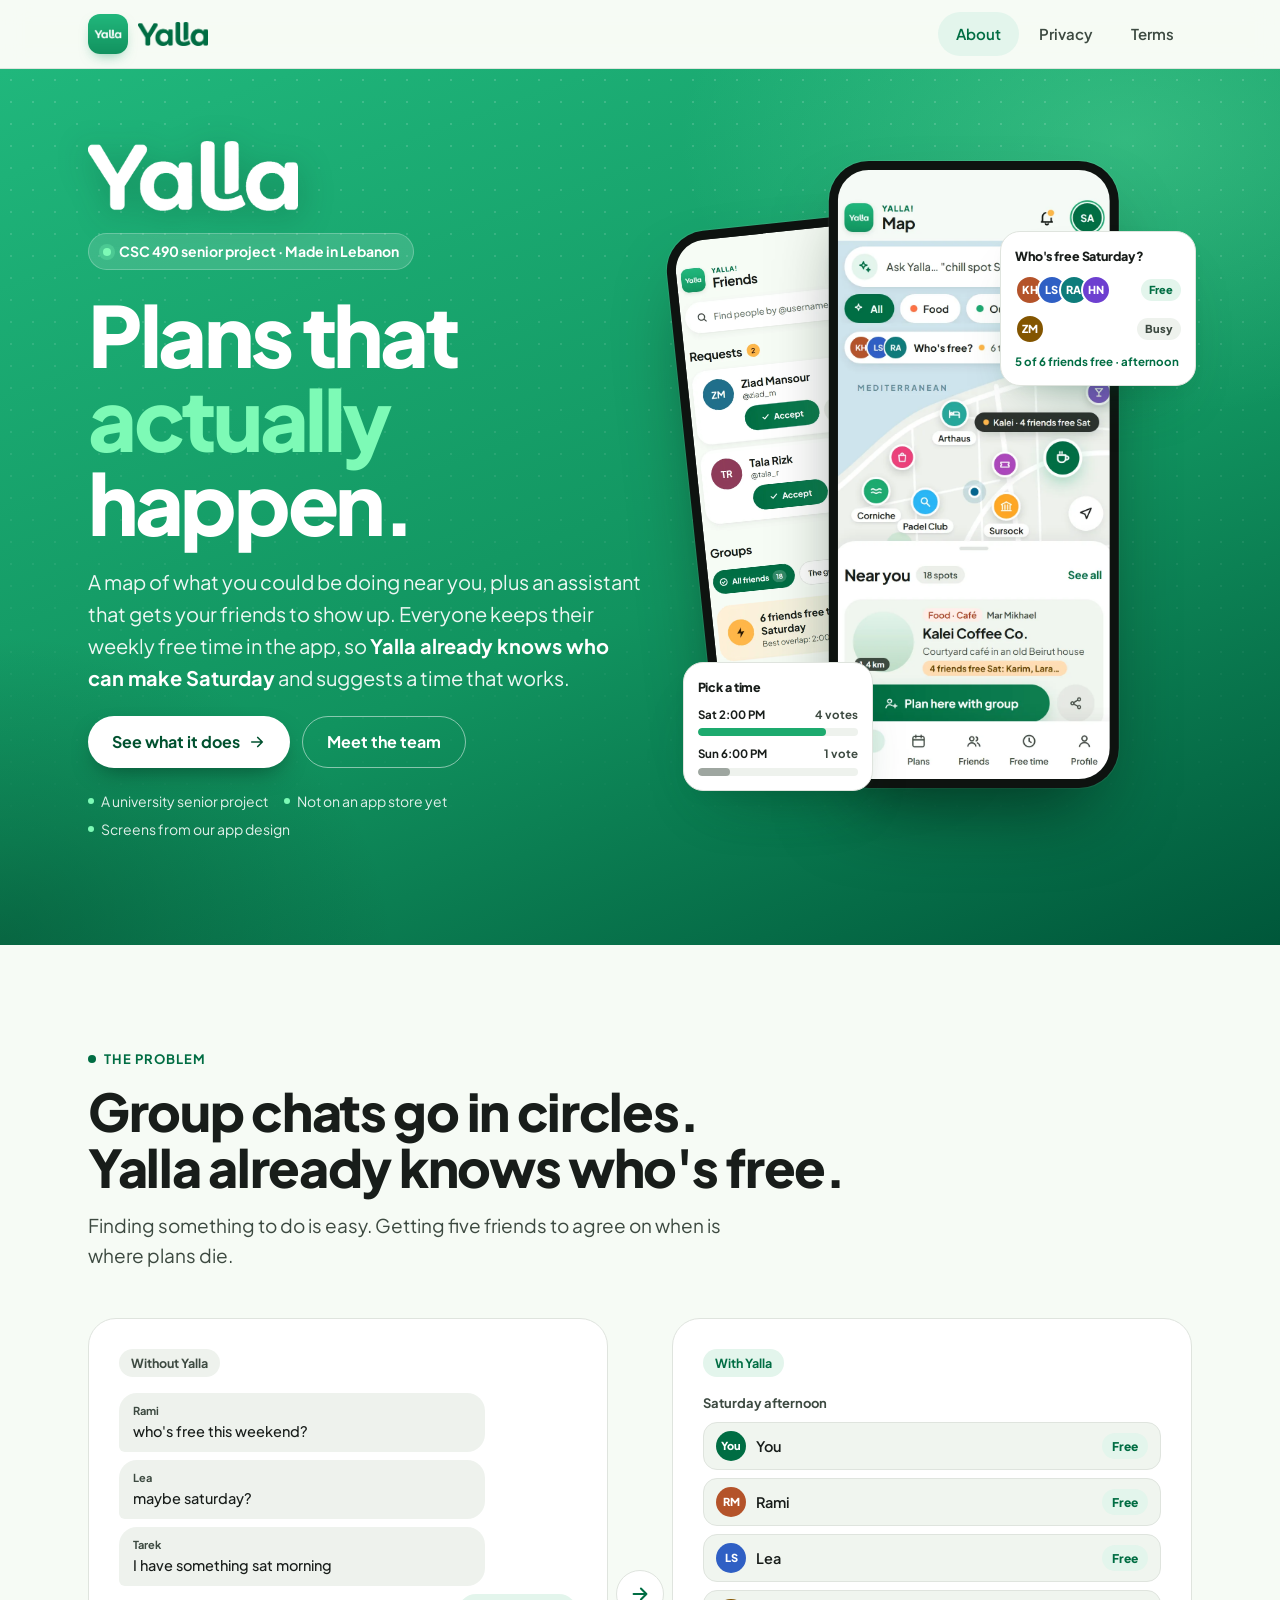
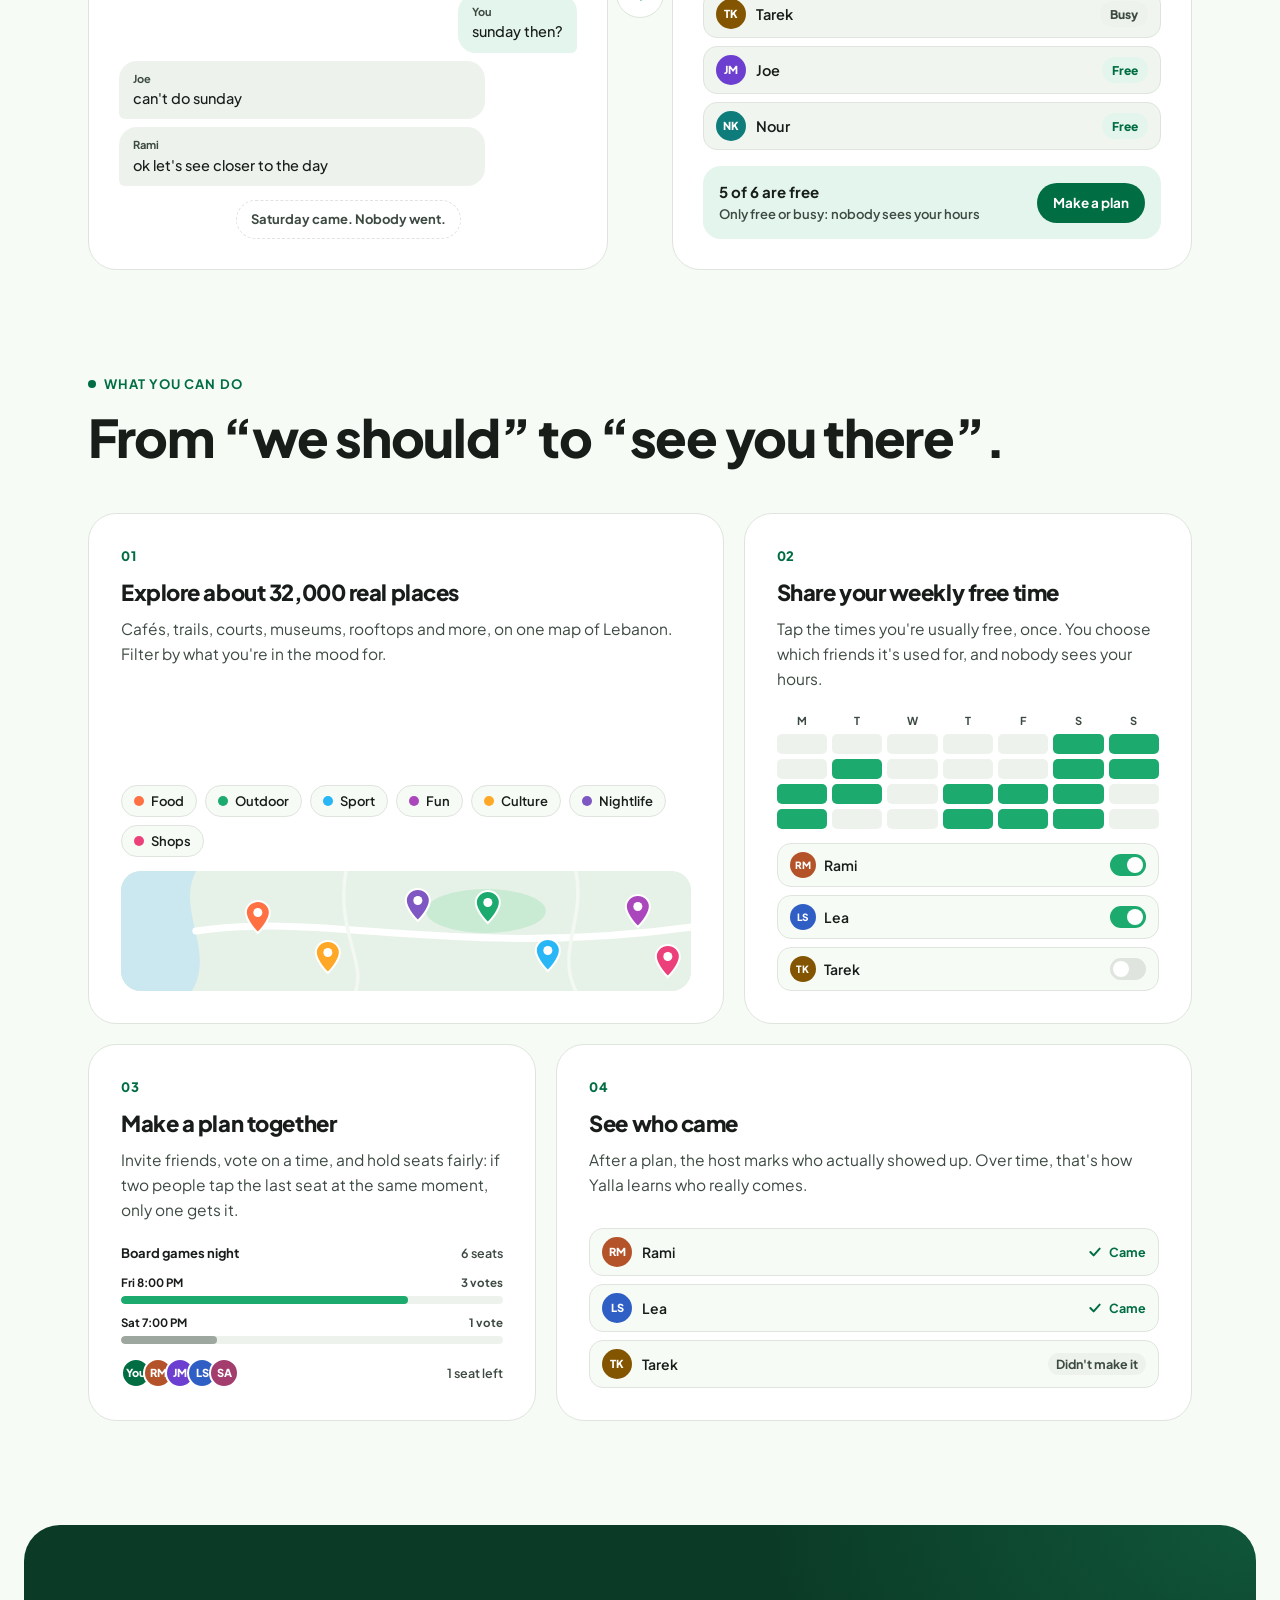
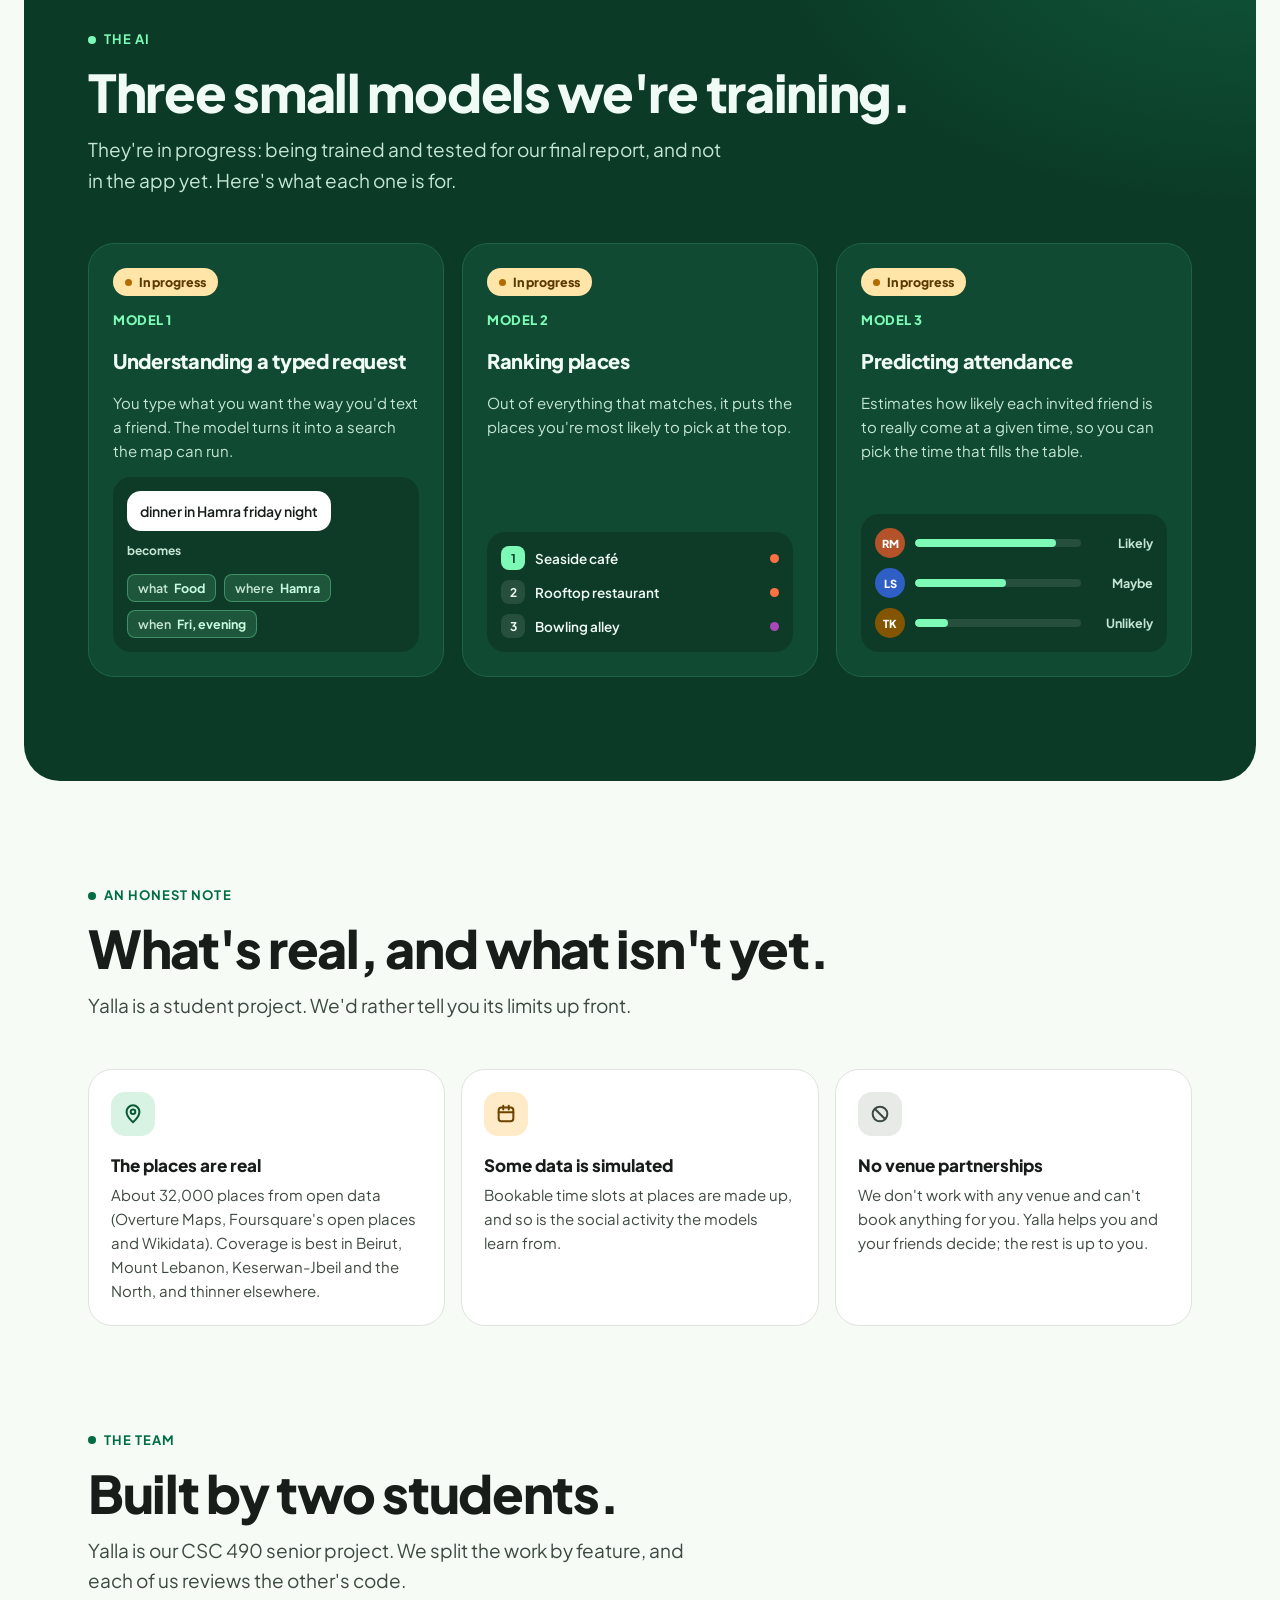
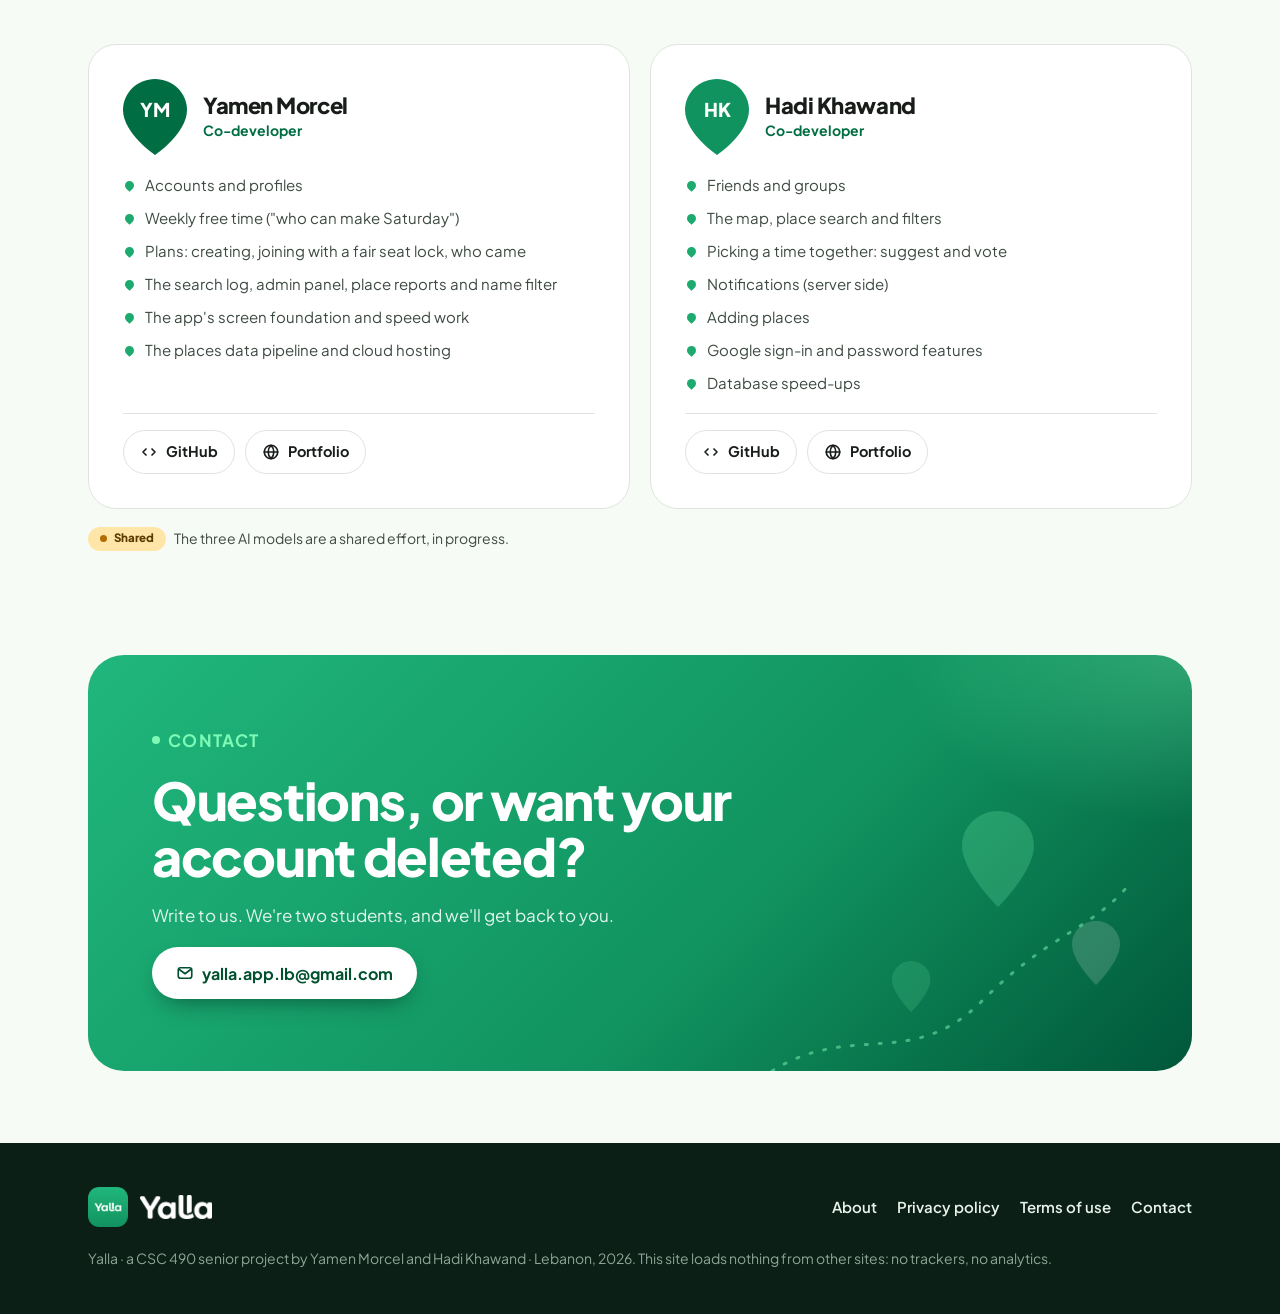
==== index.html @ 11d92ff2 "Yalla website: About, Privacy policy, Terms of use Co-Authored-By: Claude Opus 5.5 <noreply@anthropi" ====
<!doctype html>
<html lang="en">
<head>
  <meta charset="utf-8">
  <meta name="viewport" content="width=device-width, initial-scale=1">
  <title>Yalla: plans that actually happen</title>
  <meta name="description" content="Yalla is a map of what you could be doing near you in Lebanon, plus an assistant that gets your friends to show up. A CSC 490 senior project by Yamen Morcel and Hadi Khawand.">
  <meta name="theme-color" content="#11935F">
  <meta property="og:title" content="Yalla: plans that actually happen">
  <meta property="og:description" content="A map of what you could be doing near you, and an assistant that gets your friends to show up.">
  <meta property="og:image" content="https://yalla-app-lb.github.io/img/share.png">
  <meta property="og:type" content="website">
  <link rel="icon" type="image/png" href="img/favicon.png">
  <link rel="apple-touch-icon" href="img/apple-touch-icon.png">
  <link rel="preload" href="fonts/plus-jakarta-sans.woff2" as="font" type="font/woff2" crossorigin>
  <link rel="stylesheet" href="style.css">
</head>
<body>
  <header class="top">
    <div class="wrap">
      <a class="brand" href="./" aria-label="Yalla home">
        <img src="img/icon-192.png" alt="" width="40" height="40">
        <picture class="wordmark">
          <source srcset="img/wordmark-mint.png" media="(prefers-color-scheme: dark)">
          <img src="img/wordmark-green.png" alt="" width="70" height="23">
        </picture>
      </a>
      <nav aria-label="Pages">
        <a href="./" aria-current="page">About</a>
        <a href="privacy.html">Privacy</a>
        <a href="terms.html">Terms</a>
      </nav>
    </div>
  </header>

  <main class="about">
    <!-- hero -->
    <section class="hero">
      <div class="wrap">
        <div class="hero-copy">
          <img class="hero-logo" src="img/wordmark.png" alt="Yalla" width="600" height="201">
          <span class="chip"><i></i>CSC 490 senior project · Made in Lebanon</span>
          <h1 class="display">Plans that <em>actually</em> happen.</h1>
          <p class="lede">A map of what you could be doing near you, plus an assistant that gets your friends to show
            up. Everyone keeps their weekly free time in the app, so <b>Yalla already knows who can make Saturday</b>
            and suggests a time that works.</p>
          <div class="cta">
            <a class="btn btn-white" href="#how">See what it does
              <svg class="i" width="18" height="18" viewBox="0 0 24 24" aria-hidden="true"><path d="M5 12h14M13 6l6 6-6 6"/></svg></a>
            <a class="btn btn-ghost" href="#team">Meet the team</a>
          </div>
          <p class="fine"><span><i></i>A university senior project</span><span><i></i>Not on an app store yet</span><span><i></i>Screens from our app design</span></p>
        </div>

        <div class="art">
          <div class="phone back"><img src="img/screens/friends.webp" alt="The Friends screen of the Yalla app: friend requests, groups, and 6 friends free this Saturday." width="390" height="844"></div>
          <div class="phone front"><img src="img/screens/map.webp" alt="The Map screen of the Yalla app: coloured place pins around Beirut, category filters, and a nearby café." width="390" height="844"></div>
          <div class="float f1 bob" aria-hidden="true">
            <p class="f-t">Who's free Saturday?</p>
            <div class="fr"><span class="stack"><span class="av a1">KH</span><span class="av a2">LS</span><span class="av a3">RA</span><span class="av a4">HN</span></span><span class="yes">Free</span></div>
            <div class="fr"><span class="stack"><span class="av a6">ZM</span></span><span class="no">Busy</span></div>
            <p class="f-s">5 of 6 friends free · afternoon</p>
          </div>
          <div class="float f2 bob2" aria-hidden="true">
            <p class="f-t">Pick a time</p>
            <div class="vote"><div class="vote-l"><span>Sat 2:00 PM</span><span>4 votes</span></div><div class="bar"><b style="width:80%"></b></div></div>
            <div class="vote"><div class="vote-l"><span>Sun 6:00 PM</span><span>1 vote</span></div><div class="bar lo"><b style="width:20%"></b></div></div>
          </div>
        </div>
      </div>
    </section>

    <!-- the problem -->
    <section class="sec" id="problem">
      <div class="wrap">
        <div class="sec-head">
          <p class="eyebrow"><span class="dot"></span>The problem</p>
          <h2 class="h2">Group chats go in circles.<br>Yalla already knows who's free.</h2>
          <p class="sub">Finding something to do is easy. Getting five friends to agree on when is where plans die.</p>
        </div>
        <div class="duo">
          <div class="panel">
            <span class="tag">Without Yalla</span>
            <div class="chat" role="img" aria-label="A group chat where friends keep asking who is free and never decide.">
              <div class="bub"><small>Rami</small>who's free this weekend?</div>
              <div class="bub"><small>Lea</small>maybe saturday?</div>
              <div class="bub"><small>Tarek</small>I have something sat morning</div>
              <div class="bub me"><small>You</small>sunday then?</div>
              <div class="bub"><small>Joe</small>can't do sunday</div>
              <div class="bub"><small>Rami</small>ok let's see closer to the day</div>
              <span class="sys">Saturday came. Nobody went.</span>
            </div>
          </div>
          <div class="vs" aria-hidden="true"><span><svg class="i" width="22" height="22" viewBox="0 0 24 24"><path d="M5 12h14M13 6l6 6-6 6"/></svg></span></div>
          <div class="panel">
            <span class="tag g">With Yalla</span>
            <div class="who" role="img" aria-label="For Saturday afternoon, Yalla shows that five of six friends are free and one is busy. It doesn't show anyone's hours.">
              <p class="who-h">Saturday afternoon</p>
              <div class="who-r"><span class="av a7">You</span>You<span class="yes">Free</span></div>
              <div class="who-r"><span class="av a1">RM</span>Rami<span class="yes">Free</span></div>
              <div class="who-r"><span class="av a2">LS</span>Lea<span class="yes">Free</span></div>
              <div class="who-r"><span class="av a6">TK</span>Tarek<span class="no">Busy</span></div>
              <div class="who-r"><span class="av a4">JM</span>Joe<span class="yes">Free</span></div>
              <div class="who-r"><span class="av a3">NK</span>Nour<span class="yes">Free</span></div>
            </div>
            <div class="verdict">
              <p>5 of 6 are free<span>Only free or busy: nobody sees your hours</span></p>
              <span class="fake-btn" aria-hidden="true">Make a plan</span>
            </div>
          </div>
        </div>
      </div>
    </section>

    <!-- features, with the app's screens -->
    <section class="sec flush" id="how">
      <div class="wrap">
        <div class="sec-head">
          <p class="eyebrow"><span class="dot"></span>What you can do</p>
          <h2 class="h2">From &ldquo;we should&rdquo; to &ldquo;see you there&rdquo;.</h2>
        </div>
        <div class="bento">
          <article class="card s7">
            <span class="num">01</span>
            <h3>Explore about 32,000 real places</h3>
            <p>Cafés, trails, courts, museums, rooftops and more, on one map of Lebanon. Filter by what you're in the mood for.</p>
            <div class="viz">
            <div class="chips" aria-label="Map categories">
              <span class="chip2"><i style="background:#FF7043"></i>Food</span>
              <span class="chip2"><i style="background:#1DAA6E"></i>Outdoor</span>
              <span class="chip2"><i style="background:#29B6F6"></i>Sport</span>
              <span class="chip2"><i style="background:#AB47BC"></i>Fun</span>
              <span class="chip2"><i style="background:#FFA726"></i>Culture</span>
              <span class="chip2"><i style="background:#7E57C2"></i>Nightlife</span>
              <span class="chip2"><i style="background:#EC407A"></i>Shops</span>
            </div>
            <div class="strip" aria-hidden="true">
              <svg viewBox="0 0 600 120" preserveAspectRatio="xMidYMid slice">
                <rect class="m-land" x="0" y="0" width="600" height="120"/>
                <path class="m-sea" d="M0 0 H90 C70 40 110 80 86 120 H0 Z"/>
                <ellipse class="m-park" cx="380" cy="40" rx="60" ry="22"/>
                <path class="m-road" d="M90 60 C220 40 360 90 600 54"/>
                <path class="m-road2" d="M240 0 C230 60 260 90 250 120"/>
                <path class="m-road2" d="M470 0 C480 50 450 80 470 120"/>
                <g transform="translate(140 30)"><path class="pin-b c-food" d="M12 0C5.4 0 0 5.2 0 11.6 0 20.3 12 32 12 32s12-11.7 12-20.4C24 5.2 18.6 0 12 0z"/><circle class="pin-c" cx="12" cy="11.5" r="4.5"/></g>
                <g transform="translate(210 70)"><path class="pin-b c-cul" d="M12 0C5.4 0 0 5.2 0 11.6 0 20.3 12 32 12 32s12-11.7 12-20.4C24 5.2 18.6 0 12 0z"/><circle class="pin-c" cx="12" cy="11.5" r="4.5"/></g>
                <g transform="translate(300 18)"><path class="pin-b c-night" d="M12 0C5.4 0 0 5.2 0 11.6 0 20.3 12 32 12 32s12-11.7 12-20.4C24 5.2 18.6 0 12 0z"/><circle class="pin-c" cx="12" cy="11.5" r="4.5"/></g>
                <g transform="translate(370 20)"><path class="pin-b c-out" d="M12 0C5.4 0 0 5.2 0 11.6 0 20.3 12 32 12 32s12-11.7 12-20.4C24 5.2 18.6 0 12 0z"/><circle class="pin-c" cx="12" cy="11.5" r="4.5"/></g>
                <g transform="translate(430 68)"><path class="pin-b c-sport" d="M12 0C5.4 0 0 5.2 0 11.6 0 20.3 12 32 12 32s12-11.7 12-20.4C24 5.2 18.6 0 12 0z"/><circle class="pin-c" cx="12" cy="11.5" r="4.5"/></g>
                <g transform="translate(520 24)"><path class="pin-b c-fun" d="M12 0C5.4 0 0 5.2 0 11.6 0 20.3 12 32 12 32s12-11.7 12-20.4C24 5.2 18.6 0 12 0z"/><circle class="pin-c" cx="12" cy="11.5" r="4.5"/></g>
                <g transform="translate(550 74)"><path class="pin-b c-shop" d="M12 0C5.4 0 0 5.2 0 11.6 0 20.3 12 32 12 32s12-11.7 12-20.4C24 5.2 18.6 0 12 0z"/><circle class="pin-c" cx="12" cy="11.5" r="4.5"/></g>
              </svg>
            </div>
            </div>
          </article>

          <article class="card s5">
            <span class="num">02</span>
            <h3>Share your weekly free time</h3>
            <p>Tap the times you're usually free, once. You choose which friends it's used for, and nobody sees your hours.</p>
            <div class="viz" aria-hidden="true">
              <div class="week">
                <span class="wd">M</span><span class="wd">T</span><span class="wd">W</span><span class="wd">T</span><span class="wd">F</span><span class="wd">S</span><span class="wd">S</span>
                <span class="wc"></span><span class="wc"></span><span class="wc"></span><span class="wc"></span><span class="wc"></span><span class="wc f"></span><span class="wc f"></span>
                <span class="wc"></span><span class="wc f"></span><span class="wc"></span><span class="wc"></span><span class="wc"></span><span class="wc f"></span><span class="wc f"></span>
                <span class="wc f"></span><span class="wc f"></span><span class="wc"></span><span class="wc f"></span><span class="wc f"></span><span class="wc f"></span><span class="wc"></span>
                <span class="wc f"></span><span class="wc"></span><span class="wc"></span><span class="wc f"></span><span class="wc f"></span><span class="wc f"></span><span class="wc"></span>
              </div>
              <div class="share">
                <div class="tog"><span class="row"><span class="av a1">RM</span>Rami</span><span class="sw"></span></div>
                <div class="tog"><span class="row"><span class="av a2">LS</span>Lea</span><span class="sw"></span></div>
                <div class="tog"><span class="row"><span class="av a6">TK</span>Tarek</span><span class="sw off"></span></div>
              </div>
            </div>
          </article>

          <article class="card s5">
            <span class="num">03</span>
            <h3>Make a plan together</h3>
            <p>Invite friends, vote on a time, and hold seats fairly: if two people tap the last seat at the same moment, only one gets it.</p>
            <div class="viz mini" aria-hidden="true">
              <div class="mini-h">Board games night<span>6 seats</span></div>
              <div class="vote"><div class="vote-l"><span>Fri 8:00 PM</span><span>3 votes</span></div><div class="bar"><b style="width:75%"></b></div></div>
              <div class="vote"><div class="vote-l"><span>Sat 7:00 PM</span><span>1 vote</span></div><div class="bar lo"><b style="width:25%"></b></div></div>
              <div class="row spread">
                <div class="stack"><span class="av a7">You</span><span class="av a1">RM</span><span class="av a4">JM</span><span class="av a2">LS</span><span class="av a5">SA</span></div>
                <span class="seats-left">1 seat left</span>
              </div>
            </div>
          </article>

          <article class="card s7">
            <span class="num">04</span>
            <h3>See who came</h3>
            <p>After a plan, the host marks who actually showed up. Over time, that's how Yalla learns who really comes.</p>
            <div class="viz came" aria-hidden="true">
              <div class="cr"><span class="av a1">RM</span>Rami<span class="st"><svg class="i" width="16" height="16" viewBox="0 0 24 24" style="stroke-width:3"><path d="M5 12l5 5 9-10"/></svg>Came</span></div>
              <div class="cr"><span class="av a2">LS</span>Lea<span class="st"><svg class="i" width="16" height="16" viewBox="0 0 24 24" style="stroke-width:3"><path d="M5 12l5 5 9-10"/></svg>Came</span></div>
              <div class="cr"><span class="av a6">TK</span>Tarek<span class="st no">Didn't make it</span></div>
            </div>
          </article>
        </div>
      </div>
    </section>

    <!-- the AI -->
    <section class="band" id="ai">
      <div class="wrap">
        <div class="sec-head">
          <p class="eyebrow"><span class="dot"></span>The AI</p>
          <h2 class="h2">Three small models we're training.</h2>
          <p class="sub">They're in progress: being trained and tested for our final report, and not in the app yet. Here's what each one is for.</p>
        </div>
        <div class="ai-grid">
          <article class="ai">
            <span class="wip">In progress</span>
            <span class="num">MODEL 1</span>
            <h3>Understanding a typed request</h3>
            <p>You type what you want the way you'd text a friend. The model turns it into a search the map can run.</p>
            <div class="ai-viz" aria-hidden="true">
              <span class="q">dinner in Hamra friday night</span>
              <span class="arrow">becomes</span>
              <div class="chips"><span class="slot"><em>what</em> Food</span><span class="slot"><em>where</em> Hamra</span><span class="slot"><em>when</em> Fri, evening</span></div>
            </div>
          </article>
          <article class="ai">
            <span class="wip">In progress</span>
            <span class="num">MODEL 2</span>
            <h3>Ranking places</h3>
            <p>Out of everything that matches, it puts the places you're most likely to pick at the top.</p>
            <div class="ai-viz" aria-hidden="true">
              <div class="rk"><b>1</b>Seaside café<i style="background:#FF7043"></i></div>
              <div class="rk"><b>2</b>Rooftop restaurant<i style="background:#FF7043"></i></div>
              <div class="rk"><b>3</b>Bowling alley<i style="background:#AB47BC"></i></div>
            </div>
          </article>
          <article class="ai">
            <span class="wip">In progress</span>
            <span class="num">MODEL 3</span>
            <h3>Predicting attendance</h3>
            <p>Estimates how likely each invited friend is to really come at a given time, so you can pick the time that fills the table.</p>
            <div class="ai-viz" aria-hidden="true">
              <div class="pr"><span class="av a1">RM</span><div class="bar"><b style="width:85%"></b></div><span class="lbl">Likely</span></div>
              <div class="pr"><span class="av a2">LS</span><div class="bar"><b style="width:55%"></b></div><span class="lbl">Maybe</span></div>
              <div class="pr"><span class="av a6">TK</span><div class="bar"><b style="width:20%"></b></div><span class="lbl">Unlikely</span></div>
            </div>
          </article>
        </div>
      </div>
    </section>

    <!-- honest note -->
    <section class="sec" id="honest">
      <div class="wrap">
        <div class="sec-head">
          <p class="eyebrow"><span class="dot"></span>An honest note</p>
          <h2 class="h2">What's real, and what isn't yet.</h2>
          <p class="sub">Yalla is a student project. We'd rather tell you its limits up front.</p>
        </div>
        <div class="honest">
          <div class="hn">
            <span class="hn-i r" aria-hidden="true"><svg class="i" width="22" height="22" viewBox="0 0 24 24"><path d="M12 21s-7-6.4-7-11.5A7 7 0 0 1 19 9.5C19 14.6 12 21 12 21z"/><circle cx="12" cy="9.5" r="2.5"/></svg></span>
            <div><h3>The places are real</h3><p>About 32,000 places from open data (Overture Maps, Foursquare's open places and Wikidata). Coverage is best in Beirut, Mount Lebanon, Keserwan-Jbeil and the North, and thinner elsewhere.</p></div>
          </div>
          <div class="hn">
            <span class="hn-i s" aria-hidden="true"><svg class="i" width="22" height="22" viewBox="0 0 24 24"><rect x="4" y="5" width="16" height="15" rx="3"/><path d="M4 10h16M9 3v4M15 3v4"/></svg></span>
            <div><h3>Some data is simulated</h3><p>Bookable time slots at places are made up, and so is the social activity the models learn from.</p></div>
          </div>
          <div class="hn">
            <span class="hn-i n" aria-hidden="true"><svg class="i" width="22" height="22" viewBox="0 0 24 24"><circle cx="12" cy="12" r="8"/><path d="M6.5 6.5l11 11"/></svg></span>
            <div><h3>No venue partnerships</h3><p>We don't work with any venue and can't book anything for you. Yalla helps you and your friends decide; the rest is up to you.</p></div>
          </div>
        </div>
      </div>
    </section>

    <!-- team -->
    <section class="sec flush" id="team">
      <div class="wrap">
        <div class="sec-head">
          <p class="eyebrow"><span class="dot"></span>The team</p>
          <h2 class="h2">Built by two students.</h2>
          <p class="sub">Yalla is our CSC 490 senior project. We split the work by feature, and each of us reviews the other's code.</p>
        </div>
        <div class="team">
          <article class="person">
            <div class="p-head">
              <div class="p-av" aria-hidden="true"><svg viewBox="0 0 64 76"><path d="M32 0C14.3 0 0 13.9 0 31 0 54.3 32 76 32 76s32-21.7 32-45C64 13.9 49.7 0 32 0z" fill="#006D43"/></svg><span>YM</span></div>
              <div><h3 class="p-name">Yamen Morcel</h3><p class="p-role">Co-developer</p></div>
            </div>
            <ul class="built">
              <li>Accounts and profiles</li>
              <li>Weekly free time ("who can make Saturday")</li>
              <li>Plans: creating, joining with a fair seat lock, who came</li>
              <li>The search log, admin panel, place reports and name filter</li>
              <li>The app's screen foundation and speed work</li>
              <li>The places data pipeline and cloud hosting</li>
            </ul>
            <div class="p-links">
              <a class="pl" href="https://github.com/Yamen-M" rel="noopener"><svg class="i" width="18" height="18" viewBox="0 0 24 24" aria-hidden="true"><path d="M8 8l-4 4 4 4M16 8l4 4-4 4"/></svg>GitHub</a>
              <a class="pl" href="https://yamenmorcel.dev" rel="noopener"><svg class="i" width="18" height="18" viewBox="0 0 24 24" aria-hidden="true"><circle cx="12" cy="12" r="9"/><path d="M3 12h18M12 3c2.5 2.6 3.8 5.6 3.8 9s-1.3 6.4-3.8 9c-2.5-2.6-3.8-5.6-3.8-9S9.5 5.6 12 3z"/></svg>Portfolio</a>
            </div>
          </article>
          <article class="person">
            <div class="p-head">
              <div class="p-av" aria-hidden="true"><svg viewBox="0 0 64 76"><path d="M32 0C14.3 0 0 13.9 0 31 0 54.3 32 76 32 76s32-21.7 32-45C64 13.9 49.7 0 32 0z" fill="#11935F"/></svg><span>HK</span></div>
              <div><h3 class="p-name">Hadi Khawand</h3><p class="p-role">Co-developer</p></div>
            </div>
            <ul class="built">
              <li>Friends and groups</li>
              <li>The map, place search and filters</li>
              <li>Picking a time together: suggest and vote</li>
              <li>Notifications (server side)</li>
              <li>Adding places</li>
              <li>Google sign-in and password features</li>
              <li>Database speed-ups</li>
            </ul>
            <div class="p-links">
              <a class="pl" href="https://github.com/hadikhawand" rel="noopener"><svg class="i" width="18" height="18" viewBox="0 0 24 24" aria-hidden="true"><path d="M8 8l-4 4 4 4M16 8l4 4-4 4"/></svg>GitHub</a>
              <a class="pl" href="https://hadikhawand.dev" rel="noopener"><svg class="i" width="18" height="18" viewBox="0 0 24 24" aria-hidden="true"><circle cx="12" cy="12" r="9"/><path d="M3 12h18M12 3c2.5 2.6 3.8 5.6 3.8 9s-1.3 6.4-3.8 9c-2.5-2.6-3.8-5.6-3.8-9S9.5 5.6 12 3z"/></svg>Portfolio</a>
            </div>
          </article>
        </div>
        <p class="foot-note"><span class="wip">Shared</span>The three AI models are a shared effort, in progress.</p>
      </div>
    </section>

    <!-- contact -->
    <section class="wrap" id="contact">
      <div class="contact">
        <svg class="pins" viewBox="0 0 460 340" aria-hidden="true">
          <g transform="translate(250 40) scale(3)" opacity=".22"><path fill="#7DFAB6" d="M12 0C5.4 0 0 5.2 0 11.6 0 20.3 12 32 12 32s12-11.7 12-20.4C24 5.2 18.6 0 12 0z"/></g>
          <g transform="translate(360 150) scale(2)" opacity=".16"><path fill="#FFFFFF" d="M12 0C5.4 0 0 5.2 0 11.6 0 20.3 12 32 12 32s12-11.7 12-20.4C24 5.2 18.6 0 12 0z"/></g>
          <g transform="translate(180 190) scale(1.6)" opacity=".14"><path fill="#7DFAB6" d="M12 0C5.4 0 0 5.2 0 11.6 0 20.3 12 32 12 32s12-11.7 12-20.4C24 5.2 18.6 0 12 0z"/></g>
          <path d="M60 300 C140 250 200 300 270 230 S 380 160 420 110" fill="none" stroke="#7DFAB6" stroke-width="3" stroke-dasharray="2 12" stroke-linecap="round" opacity=".5"/>
        </svg>
        <p class="eyebrow"><span class="dot"></span>Contact</p>
        <h2>Questions, or want your account deleted?</h2>
        <p>Write to us. We're two students, and we'll get back to you.</p>
        <a class="btn btn-white" href="mailto:yalla.app.lb@gmail.com">
          <svg class="i" width="18" height="18" viewBox="0 0 24 24" aria-hidden="true"><rect x="3" y="5" width="18" height="14" rx="3"/><path d="M4 7l8 6 8-6"/></svg>yalla.app.lb@gmail.com</a>
      </div>
    </section>
  </main>

  <footer>
    <div class="wrap">
      <div class="foot-brand">
        <img src="img/icon-192.png" alt="" width="40" height="40">
        <img class="wordmark" src="img/wordmark.png" alt="" width="72" height="24">
      </div>
      <nav aria-label="Footer">
        <a href="./">About</a>
        <a href="privacy.html">Privacy policy</a>
        <a href="terms.html">Terms of use</a>
        <a href="mailto:yalla.app.lb@gmail.com">Contact</a>
      </nav>
      <small>Yalla · a CSC 490 senior project by Yamen Morcel and Hadi Khawand · Lebanon, 2026. This site loads nothing from other sites: no trackers, no analytics.</small>
    </div>
  </footer>
</body>
</html>
---- style.css ----
/* Yalla's website. One stylesheet for About, Privacy and Terms.
   Colours: the app's YallaPalette (frontend/lib/core/theme/yalla_colors.dart) and the logo's gradient.
   Font: Plus Jakarta Sans, the app's font, served from this site (fonts/, OFL licence). Nothing loads from other sites. */

@font-face {
  font-family: "Plus Jakarta Sans";
  src: url(fonts/plus-jakarta-sans.woff2) format("woff2");
  font-weight: 200 800;
  font-style: normal;
  font-display: swap;
}

:root {
  --brand-a: #20B77C; --brand-b: #11935F; --brand-deep: #00573A; --mint: #7DFAB6;

  --bg: #F6FBF5; --surface: #FFFFFF; --raised: #FFFFFF; --low: #F0F5EF;
  --text: #181D1A; --muted: #3D4A41; --border: #DFE4DE;
  --primary: #006D43; --accent: #006D43; --soft: #E3F5EC; --link: #006D43;
  --btn: #006D43; --btn-text: #FFFFFF; --focus: #006D43;
  --free: #1DAA6E; --busy: #EEF2ED;
  --band: #0B3B27; --band-text: #F1FBF5; --band-muted: #C4E6D3; --band-card: #114A32; --band-line: #1F6346;
  --header-bg: rgba(246, 251, 245, 0.85);
  --shadow: 0 30px 60px -30px rgba(0, 77, 47, .40), 0 8px 20px -12px rgba(0, 77, 47, .18);
  --map: #E6F1E7; --road: #FFFFFF; --road2: #F3F8F2; --sea: #CBE7F0; --park: #C9EBD3;
  color-scheme: light;
}

@media (prefers-color-scheme: dark) {
  :root {
    --bg: #0F1512; --surface: #1A211D; --raised: #202924; --low: #161D19;
    --text: #DFE4DE; --muted: #BDCABF; --border: #3D4A41;
    --primary: #17905A; --accent: #9FF2C4; --soft: #1C3328; --link: #9FF2C4;
    --btn: #9FF2C4; --btn-text: #0F1512; --focus: #9FF2C4;
    --free: #17905A; --busy: #252F29;
    --band: #142019; --band-text: #E8F3EC; --band-muted: #BDCABF; --band-card: #1A211D; --band-line: #3D4A41;
    --header-bg: rgba(15, 21, 18, 0.85);
    --shadow: 0 30px 60px -30px rgba(0, 0, 0, .7), 0 0 0 1px #3D4A41;
    --map: #17211C; --road: #26332C; --road2: #1D2822; --sea: #11303A; --park: #1B3A2A;
    color-scheme: dark;
  }
}

/* ---------- base ---------- */
* { box-sizing: border-box; }
html { -webkit-text-size-adjust: 100%; scroll-behavior: smooth; scroll-padding-top: 84px; }
@media (prefers-reduced-motion: reduce) { html { scroll-behavior: auto; } }
body {
  margin: 0; background: var(--bg); color: var(--text); overflow-x: hidden;
  font: 16px/1.6 "Plus Jakarta Sans", ui-sans-serif, system-ui, -apple-system, "Segoe UI", Roboto, sans-serif;
  -webkit-font-smoothing: antialiased; overflow-wrap: break-word;
}
h1, h2, h3, p, ul, ol { margin: 0; }
a { color: var(--link); text-underline-offset: 3px; }
:focus-visible { outline: 3px solid var(--focus); outline-offset: 3px; border-radius: 10px; }
img { max-width: 100%; }
svg { flex-shrink: 0; }
.i { fill: none; stroke: currentColor; stroke-width: 2.2; stroke-linecap: round; stroke-linejoin: round; }

.wrap { width: 100%; max-width: 1200px; margin: 0 auto; padding: 0 20px; }
@media (min-width: 860px) { .wrap { padding: 0 48px; } }

.eyebrow { display: inline-flex; align-items: center; gap: 8px; font-size: 13px; font-weight: 700; letter-spacing: .08em; text-transform: uppercase; color: var(--accent); }
.eyebrow .dot { width: 8px; height: 8px; border-radius: 50%; background: currentColor; }
.h2 { font-size: 32px; line-height: 1.08; font-weight: 800; letter-spacing: -.025em; text-wrap: balance; }
.sub { font-size: 17px; color: var(--muted); max-width: 640px; }
.sec { padding: 72px 0; }
.sec.flush { padding-top: 0; }
.sec-head { display: flex; flex-direction: column; gap: 14px; margin-bottom: 36px; }
@media (min-width: 860px) {
  .h2 { font-size: 52px; }
  .sub { font-size: 19px; }
  .sec { padding: 104px 0; }
  .sec-head { margin-bottom: 48px; }
}

/* avatars (the app's avatar colours) */
.av { width: 30px; height: 30px; border-radius: 50%; display: grid; place-items: center; font-size: 11px; font-weight: 800; color: #FFFFFF; flex: none; }
.a1 { background: #B4532A; } .a2 { background: #2F5FC4; } .a3 { background: #0E7C7B; }
.a4 { background: #6D3FD0; } .a5 { background: #A33D6E; } .a6 { background: #835500; } .a7 { background: #006D43; }
.stack { display: flex; }
.stack .av { margin-left: -8px; border: 2px solid var(--raised); }
.stack .av:first-child { margin-left: 0; }

/* ---------- header ---------- */
.top {
  position: sticky; top: 0; z-index: 20; background: var(--header-bg);
  -webkit-backdrop-filter: saturate(1.6) blur(14px); backdrop-filter: saturate(1.6) blur(14px);
  border-bottom: 1px solid var(--border);
}
.top .wrap { display: flex; align-items: center; justify-content: space-between; gap: 12px; height: 68px; }
.brand { display: flex; align-items: center; gap: 10px; text-decoration: none; color: var(--text); }
.brand > img { width: 40px; height: 40px; border-radius: 12px; box-shadow: 0 6px 14px -6px rgba(17, 147, 95, .6); }
.wordmark { display: block; line-height: 0; }
.wordmark img { display: block; width: 70px; height: auto; }
.top nav { display: flex; gap: 2px; }
.top nav a {
  display: inline-flex; align-items: center; min-height: 44px; padding: 0 12px; border-radius: 999px;
  font-size: 15px; font-weight: 600; text-decoration: none; color: var(--muted);
}
.top nav a:hover { background: var(--soft); color: var(--text); }
.top nav a[aria-current="page"] { background: var(--soft); color: var(--accent); }
@media (min-width: 860px) { .top nav a { padding: 0 18px; } }
@media (max-width: 350px) { .top .wordmark { display: none; } }

/* ---------- buttons ---------- */
.btn {
  display: inline-flex; align-items: center; justify-content: center; gap: 8px; min-height: 52px; padding: 0 24px;
  border-radius: 999px; font-weight: 700; font-size: 16px; text-decoration: none; transition: transform .15s;
}
.btn:hover { transform: translateY(-1px); }
.btn-white { background: #FFFFFF; color: #00512F; box-shadow: 0 10px 24px -10px rgba(0, 30, 18, .6); }
.btn-ghost { color: #FFFFFF; border: 1.5px solid rgba(255, 255, 255, .5); }
.btn-ghost:hover { background: rgba(255, 255, 255, .1); }

/* ---------- hero: the logo's green, with app screens ---------- */
.hero {
  position: relative; overflow: hidden; color: #FFFFFF;
  background:
    radial-gradient(640px 400px at 88% 8%, rgba(125, 250, 182, .28), transparent 70%),
    radial-gradient(560px 440px at 0% 100%, rgba(0, 60, 38, .45), transparent 70%),
    linear-gradient(160deg, var(--brand-a), var(--brand-b) 58%, var(--brand-deep));
}
.hero::before {
  content: ""; position: absolute; inset: 0; pointer-events: none;
  background-image: radial-gradient(rgba(255, 255, 255, .16) 1.2px, transparent 1.3px); background-size: 22px 22px;
  -webkit-mask-image: linear-gradient(to bottom, #000, transparent 92%); mask-image: linear-gradient(to bottom, #000, transparent 92%);
}
.hero .wrap { position: relative; display: grid; gap: 48px; align-items: center; padding-top: 48px; padding-bottom: 72px; }
.hero-copy { display: flex; flex-direction: column; gap: 22px; align-items: flex-start; min-width: 0; }
.hero-logo { width: min(210px, 56vw); height: auto; filter: drop-shadow(0 6px 16px rgba(0, 40, 24, .25)); }
.chip {
  display: inline-flex; align-items: center; gap: 8px; padding: 6px 14px; border-radius: 999px;
  background: rgba(255, 255, 255, .14); border: 1px solid rgba(255, 255, 255, .24); font-size: 14px; font-weight: 700;
}
.chip i { width: 8px; height: 8px; border-radius: 50%; background: var(--mint); box-shadow: 0 0 0 4px rgba(125, 250, 182, .25); }
.display { font-size: 46px; line-height: 1; font-weight: 800; letter-spacing: -.04em; text-wrap: balance; }
.display em { font-style: normal; color: var(--mint); }
.lede { font-size: 18px; color: rgba(255, 255, 255, .92); max-width: 560px; }
.lede b { color: #FFFFFF; }
.cta { display: flex; flex-wrap: wrap; gap: 12px; }
.fine { font-size: 14px; color: rgba(255, 255, 255, .88); display: flex; flex-wrap: wrap; gap: 6px 16px; }
.fine span { display: inline-flex; align-items: center; gap: 7px; }
.fine i { width: 6px; height: 6px; border-radius: 50%; background: var(--mint); }

.art { position: relative; height: 600px; width: 100%; max-width: 520px; margin: 0 auto; }
.phone {
  position: absolute; width: 262px; aspect-ratio: 390 / 844; border-radius: 40px; background: #0E1310; padding: 9px;
  box-shadow: 0 40px 80px -30px rgba(0, 20, 12, .7), 0 0 0 1px rgba(255, 255, 255, .08);
}
.phone img { display: block; width: 100%; height: 100%; border-radius: 31px; object-fit: cover; object-position: top; }
.phone.front { left: 50%; top: 0; transform: translateX(-38%); z-index: 2; }
.phone.back { left: 50%; top: 50px; transform: translateX(-104%) rotate(-6deg); width: 220px; z-index: 1; }
.float {
  position: absolute; z-index: 3; background: var(--raised); color: var(--text); border: 1px solid var(--border);
  border-radius: 20px; padding: 14px; box-shadow: var(--shadow); display: flex; flex-direction: column; gap: 9px;
}
.f1 { right: -4px; top: 70px; width: 196px; }
.f2 { left: -4px; bottom: 30px; width: 190px; }
.f-t { font-size: 12.5px; font-weight: 800; letter-spacing: -.01em; }
.f-s { font-size: 11.5px; font-weight: 700; color: var(--accent); }
.fr { display: flex; align-items: center; justify-content: space-between; gap: 8px; }
.yes, .no { display: inline-flex; align-items: center; gap: 4px; min-height: 22px; padding: 0 8px; border-radius: 999px; font-size: 11px; font-weight: 800; }
.yes { background: var(--soft); color: var(--accent); }
.no { background: var(--busy); color: var(--muted); }
.vote { display: flex; flex-direction: column; gap: 4px; }
.vote-l { display: flex; justify-content: space-between; font-size: 11.5px; font-weight: 700; }
.vote-l span:last-child { color: var(--muted); }
.bar { height: 8px; border-radius: 4px; background: var(--busy); overflow: hidden; }
.bar b { display: block; height: 100%; border-radius: 4px; background: var(--free); }
.bar.lo b { background: var(--muted); opacity: .45; }
.bob { animation: bob 5s ease-in-out infinite; }
.bob2 { animation: bob 6s ease-in-out -2s infinite; }
@keyframes bob { 0%, 100% { transform: translateY(0); } 50% { transform: translateY(-6px); } }
@media (prefers-reduced-motion: reduce) { .bob, .bob2 { animation: none; } }

@media (min-width: 860px) {
  .hero .wrap { grid-template-columns: minmax(0, 1.05fr) minmax(0, .95fr); gap: 40px; padding-top: 72px; padding-bottom: 104px; }
  .display { font-size: 84px; }
  .lede { font-size: 20px; }
  .art { height: 660px; }
  .phone { width: 290px; }
  .phone.back { width: 240px; top: 60px; }
}
@media (max-width: 420px) {
  .art { height: 520px; }
  .phone { width: 226px; }
  .phone.back { width: 186px; }
  .f1 { width: 170px; right: -6px; top: 56px; }
  .f2 { width: 168px; left: -6px; bottom: 16px; }
}

/* ---------- the problem ---------- */
.duo { display: grid; grid-template-columns: minmax(0, 1fr); gap: 20px; align-items: stretch; }
.panel { background: var(--surface); border: 1px solid var(--border); border-radius: 28px; padding: 22px; display: flex; flex-direction: column; gap: 16px; min-width: 0; }
.tag { align-self: flex-start; display: inline-flex; align-items: center; min-height: 28px; padding: 0 12px; border-radius: 999px; font-size: 12.5px; font-weight: 700; background: var(--busy); color: var(--muted); }
.tag.g { background: var(--soft); color: var(--accent); }
.chat { display: flex; flex-direction: column; gap: 8px; }
.bub { max-width: 80%; padding: 9px 14px; border-radius: 18px; border-bottom-left-radius: 6px; font-size: 14.5px; font-weight: 500; background: var(--busy); }
.bub small { display: block; font-size: 11px; font-weight: 700; color: var(--muted); }
.bub.me { align-self: flex-end; background: var(--soft); border-radius: 18px; border-bottom-right-radius: 6px; }
.sys { align-self: center; font-size: 13px; font-weight: 700; color: var(--muted); padding: 8px 14px; border: 1.5px dashed var(--border); border-radius: 999px; margin-top: 6px; text-align: center; }
.who { display: flex; flex-direction: column; gap: 8px; }
.who-h { font-size: 13px; font-weight: 700; color: var(--muted); }
.who-r { display: flex; align-items: center; gap: 10px; padding: 8px 12px; border-radius: 14px; background: var(--low); border: 1px solid var(--border); font-size: 14.5px; font-weight: 600; }
.who-r .yes, .who-r .no { margin-left: auto; font-size: 12px; min-height: 26px; padding: 0 10px; }
.verdict { display: flex; flex-wrap: wrap; align-items: center; justify-content: space-between; gap: 12px; padding: 14px 16px; border-radius: 18px; background: var(--soft); }
.verdict p { font-size: 15px; font-weight: 700; }
.verdict p span { display: block; font-size: 13px; font-weight: 600; color: var(--muted); }
.fake-btn { display: inline-flex; align-items: center; min-height: 40px; padding: 0 16px; border-radius: 999px; background: var(--btn); color: var(--btn-text); font-size: 13.5px; font-weight: 700; }
.vs { display: none; }
@media (min-width: 860px) {
  .duo { grid-template-columns: minmax(0, 1fr) 64px minmax(0, 1fr); gap: 0; }
  .panel { padding: 30px; }
  .vs { display: grid; place-items: center; }
  .vs span { width: 48px; height: 48px; border-radius: 50%; background: var(--surface); border: 1px solid var(--border); display: grid; place-items: center; color: var(--accent); }
}

/* ---------- features, each with an app screen ---------- */
.bento { display: grid; grid-template-columns: minmax(0, 1fr); gap: 20px; }
.card {
  background: var(--surface); border: 1px solid var(--border); border-radius: 28px; padding: 26px 26px 0;
  display: flex; flex-direction: column; gap: 12px; min-width: 0; overflow: hidden;
}
.card h3 { font-size: 22px; line-height: 1.2; font-weight: 800; letter-spacing: -.02em; }
.card p { font-size: 15.5px; color: var(--muted); }
.num { font-size: 13px; font-weight: 800; color: var(--accent); letter-spacing: .04em; }
.chips { display: flex; flex-wrap: wrap; gap: 8px; margin-top: 4px; }
.chip2 { display: inline-flex; align-items: center; gap: 7px; min-height: 32px; padding: 0 12px; border-radius: 999px; border: 1px solid var(--border); background: var(--bg); font-size: 13px; font-weight: 600; }
.chip2 i { width: 10px; height: 10px; border-radius: 50%; }
/* the drawings inside cards 01-04 */
.card { padding-bottom: 26px; }
.viz { margin-top: auto; padding-top: 8px; display: flex; flex-direction: column; gap: 14px; }
.row { display: flex; align-items: center; gap: 8px; }
.row.spread { justify-content: space-between; margin-top: 4px; }
.strip { position: relative; height: 120px; border-radius: 20px; overflow: hidden; background: var(--map); }
.strip svg { position: absolute; inset: 0; width: 100%; height: 100%; }
.m-land { fill: var(--map); } .m-sea { fill: var(--sea); } .m-park { fill: var(--park); }
.m-road { fill: none; stroke: var(--road); stroke-width: 7; stroke-linecap: round; }
.m-road2 { fill: none; stroke: var(--road2); stroke-width: 3.5; stroke-linecap: round; }
.pin-b { stroke: #FFFFFF; stroke-width: 2; } .pin-c { fill: #FFFFFF; }
.c-food { fill: #FF7043; } .c-out { fill: #1DAA6E; } .c-sport { fill: #29B6F6; } .c-fun { fill: #AB47BC; }
.c-cul { fill: #FFA726; } .c-night { fill: #7E57C2; } .c-shop { fill: #EC407A; }
.week { display: grid; grid-template-columns: repeat(7, minmax(0, 1fr)); gap: 5px; }
.wd { font-size: 11px; font-weight: 700; color: var(--muted); text-align: center; }
.wc { height: 20px; border-radius: 5px; background: var(--busy); }
.wc.f { background: var(--free); }
.share { display: flex; flex-direction: column; gap: 8px; }
.tog { display: flex; align-items: center; justify-content: space-between; font-size: 14px; font-weight: 600; padding: 8px 12px; border-radius: 14px; background: var(--bg); border: 1px solid var(--border); }
.tog .av { width: 26px; height: 26px; font-size: 10px; }
.sw { width: 36px; height: 22px; border-radius: 999px; background: var(--free); position: relative; flex: none; }
.sw::after { content: ""; position: absolute; top: 3px; right: 3px; width: 16px; height: 16px; border-radius: 50%; background: #FFFFFF; }
.sw.off { background: var(--border); }
.sw.off::after { right: auto; left: 3px; }
.mini { gap: 10px; }
.mini-h { display: flex; align-items: center; justify-content: space-between; gap: 8px; font-size: 13px; font-weight: 700; }
.mini-h span, .seats-left { color: var(--muted); font-weight: 600; font-size: 12.5px; }
.came { gap: 8px; }
.cr { display: flex; align-items: center; gap: 10px; padding: 8px 12px; border-radius: 14px; background: var(--bg); border: 1px solid var(--border); font-size: 14px; font-weight: 600; }
.cr .st { margin-left: auto; display: inline-flex; align-items: center; gap: 6px; font-size: 12.5px; font-weight: 700; color: var(--accent); }
.cr .st.no { color: var(--muted); }
@media (min-width: 860px) {
  .bento { grid-template-columns: repeat(12, minmax(0, 1fr)); }
  .s7 { grid-column: span 7; } .s5 { grid-column: span 5; }
  .card { padding: 32px; }
}

/* ---------- the AI band ---------- */
.band { background: var(--band); color: var(--band-text); border-radius: 36px; margin: 0 12px; padding: 64px 0; position: relative; overflow: hidden; }
.band::after { content: ""; position: absolute; inset: 0; pointer-events: none; background: radial-gradient(700px 400px at 100% 0%, rgba(32, 183, 124, .22), transparent 70%); }
.band .wrap { position: relative; z-index: 1; }
.band .h2 { color: var(--band-text); }
.band .sub { color: var(--band-muted); }
.band .eyebrow { color: var(--mint); }
.wip { display: inline-flex; align-items: center; gap: 7px; min-height: 28px; padding: 0 12px; border-radius: 999px; font-size: 12.5px; font-weight: 800; background: #FFE6A8; color: #5A3A00; align-self: flex-start; }
.wip::before { content: ""; width: 7px; height: 7px; border-radius: 50%; background: #B26B00; }
.ai-grid { display: grid; grid-template-columns: minmax(0, 1fr); gap: 18px; }
.ai { background: var(--band-card); border: 1px solid var(--band-line); border-radius: 26px; padding: 24px; display: flex; flex-direction: column; gap: 14px; min-width: 0; }
.ai h3 { font-size: 20px; font-weight: 800; letter-spacing: -.015em; }
.ai p { font-size: 15px; color: var(--band-muted); }
.ai .num { color: var(--mint); }
.ai-viz { margin-top: auto; border-radius: 18px; background: rgba(0, 0, 0, .2); padding: 14px; display: flex; flex-direction: column; gap: 10px; }
.q { font-size: 14px; font-weight: 600; padding: 9px 13px; border-radius: 14px; background: #FFFFFF; color: #181D1A; align-self: flex-start; }
.arrow { font-size: 12px; font-weight: 700; color: var(--band-muted); }
.slot { display: inline-flex; align-items: center; gap: 6px; min-height: 28px; padding: 0 10px; border-radius: 8px; font-size: 12.5px; font-weight: 700; background: rgba(125, 250, 182, .14); color: #C9FBDF; border: 1px solid rgba(125, 250, 182, .35); }
.slot em { font-style: normal; font-weight: 600; color: var(--band-muted); }
.rk { display: flex; align-items: center; gap: 10px; font-size: 13.5px; font-weight: 600; }
.rk b { width: 24px; height: 24px; border-radius: 8px; display: grid; place-items: center; font-size: 12px; background: rgba(255, 255, 255, .1); }
.rk:first-child b { background: var(--mint); color: #0B3B27; }
.rk i { width: 9px; height: 9px; border-radius: 50%; margin-left: auto; }
.pr { display: flex; align-items: center; gap: 10px; font-size: 12.5px; font-weight: 700; }
.pr .bar { flex: 1; background: rgba(255, 255, 255, .1); }
.pr .bar b { background: var(--mint); }
.pr .lbl { width: 62px; text-align: right; color: var(--band-muted); }
@media (min-width: 860px) {
  .band { margin: 0 24px; padding: 104px 0; }
  .ai-grid { grid-template-columns: repeat(3, minmax(0, 1fr)); }
}

/* ---------- honest note ---------- */
.honest { display: grid; grid-template-columns: minmax(0, 1fr); gap: 16px; }
.hn { display: flex; gap: 16px; align-items: flex-start; padding: 22px; border-radius: 24px; background: var(--surface); border: 1px solid var(--border); }
.hn-i { width: 44px; height: 44px; border-radius: 14px; display: grid; place-items: center; flex: none; }
.hn-i.r { background: #D8F3E4; color: #0B5A36; }
.hn-i.s { background: #FFEBC7; color: #6E4300; }
.hn-i.n { background: #E7EAE6; color: #3D4A41; }
.hn h3 { font-size: 17px; font-weight: 800; margin-bottom: 4px; }
.hn p { font-size: 15px; color: var(--muted); }
@media (min-width: 860px) { .honest { grid-template-columns: repeat(3, minmax(0, 1fr)); } .hn { flex-direction: column; } }

/* ---------- team ---------- */
.team { display: grid; grid-template-columns: minmax(0, 1fr); gap: 20px; }
.person { background: var(--surface); border: 1px solid var(--border); border-radius: 28px; padding: 26px; display: flex; flex-direction: column; gap: 18px; }
.p-head { display: flex; align-items: center; gap: 16px; }
.p-av { position: relative; width: 64px; height: 76px; flex: none; }
.p-av svg { position: absolute; inset: 0; width: 100%; height: 100%; }
.p-av span { position: absolute; left: 0; right: 0; top: 15px; text-align: center; font-size: 19px; font-weight: 800; color: #FFFFFF; }
.p-name { font-size: 22px; font-weight: 800; letter-spacing: -.02em; line-height: 1.2; }
.p-role { font-size: 14px; font-weight: 700; color: var(--accent); }
.built { list-style: none; padding: 0; display: flex; flex-direction: column; gap: 9px; }
.built li { position: relative; padding-left: 22px; font-size: 15px; color: var(--muted); }
.built li::before { content: ""; position: absolute; left: 2px; top: 8px; width: 9px; height: 9px; border-radius: 50% 50% 50% 0; transform: rotate(-45deg); background: var(--free); }
.p-links { display: flex; flex-wrap: wrap; gap: 10px; padding-top: 16px; border-top: 1px solid var(--border); margin-top: auto; }
.pl { display: inline-flex; align-items: center; gap: 8px; min-height: 44px; padding: 0 16px; border-radius: 999px; border: 1.5px solid var(--border); font-size: 14.5px; font-weight: 700; text-decoration: none; color: var(--text); }
.pl:hover { border-color: var(--primary); background: var(--soft); }
.foot-note { font-size: 14px; color: var(--muted); margin-top: 18px; display: flex; align-items: center; gap: 8px; flex-wrap: wrap; }
.foot-note .wip { min-height: 24px; font-size: 11.5px; }
@media (min-width: 860px) { .team { grid-template-columns: repeat(2, minmax(0, 1fr)); } .person { padding: 34px; } }

/* ---------- contact ---------- */
.contact {
  border-radius: 36px; color: #FFFFFF; padding: 44px 24px; position: relative; overflow: hidden;
  display: flex; flex-direction: column; gap: 18px; align-items: flex-start;
  background: radial-gradient(420px 240px at 100% 0%, rgba(125, 250, 182, .3), transparent 70%), linear-gradient(135deg, var(--brand-a), var(--brand-b) 60%, var(--brand-deep));
}
.contact h2 { font-size: 32px; line-height: 1.08; font-weight: 800; letter-spacing: -.025em; max-width: 600px; position: relative; }
.contact p { font-size: 17px; color: #E3F7EC; max-width: 520px; position: relative; }
.contact .eyebrow { color: var(--mint); position: relative; }
.contact .btn { position: relative; word-break: break-all; }
.contact .pins { position: absolute; right: -20px; bottom: -30px; width: 300px; height: 220px; }
@media (min-width: 860px) {
  .contact { padding: 72px 64px; }
  .contact h2 { font-size: 52px; }
  .contact .pins { width: 460px; height: 340px; right: 20px; bottom: -40px; }
}

/* ---------- document pages (Privacy, Terms) ---------- */
.page-head {
  position: relative; overflow: hidden; color: #FFFFFF; padding: 52px 0 48px;
  background: radial-gradient(500px 300px at 90% 0%, rgba(125, 250, 182, .25), transparent 70%), linear-gradient(160deg, var(--brand-a), var(--brand-b) 70%, var(--brand-deep));
}
.page-head::before { content: ""; position: absolute; inset: 0; background-image: radial-gradient(rgba(255, 255, 255, .14) 1.2px, transparent 1.3px); background-size: 22px 22px; }
.page-head .wrap { position: relative; }
.page-head h1 { margin: 0 0 8px; font-size: clamp(34px, 6vw, 56px); line-height: 1.05; font-weight: 800; letter-spacing: -.035em; }
.page-head p { color: rgba(255, 255, 255, .9); }

.doc { display: grid; gap: 32px; padding-top: 40px; padding-bottom: 80px; }
@media (min-width: 960px) { .doc { grid-template-columns: 250px minmax(0, 1fr); gap: 56px; padding-top: 56px; padding-bottom: 104px; } }
.toc { align-self: start; padding: 20px; border-radius: 22px; background: var(--surface); border: 1px solid var(--border); }
@media (min-width: 960px) { .toc { position: sticky; top: 92px; } }
.toc b { display: block; margin-bottom: 8px; font-size: 12.5px; letter-spacing: .08em; text-transform: uppercase; color: var(--muted); }
.toc ol { padding-left: 20px; font-size: 15px; }
.toc li { margin-bottom: 4px; }
.toc a { color: var(--text); text-decoration: none; }
.toc a:hover { color: var(--link); text-decoration: underline; }
.doc article { min-width: 0; max-width: 760px; font-size: 16.5px; line-height: 1.7; }
.doc article p, .doc article ul, .doc article ol { margin: 0 0 14px; }
.doc article li { margin-bottom: 6px; }
.doc article ul, .doc article ol { padding-left: 22px; }
.doc h2 { display: flex; align-items: center; gap: 12px; margin: 48px 0 14px; font-size: 26px; line-height: 1.2; font-weight: 800; letter-spacing: -.02em; }
.doc h2 .n { display: grid; place-items: center; flex: none; width: 36px; height: 36px; border-radius: 12px; font-size: 15px; background: var(--soft); color: var(--accent); }
.note { display: flex; gap: 14px; align-items: flex-start; padding: 18px 20px; margin: 18px 0; border-radius: 18px; background: var(--soft); }
.note > svg { color: var(--accent); margin-top: 3px; }
.note p { margin: 0 !important; }
code { font-size: .9em; padding: 1px 6px; border-radius: 6px; background: var(--low); border: 1px solid var(--border); }
.table-wrap { overflow-x: auto; margin: 14px 0 18px; border: 1px solid var(--border); border-radius: 18px; background: var(--surface); }
table { border-collapse: collapse; width: 100%; font-size: 15px; line-height: 1.55; }
th, td { text-align: left; vertical-align: top; padding: 12px 16px; border-bottom: 1px solid var(--border); }
tr:last-child td { border-bottom: 0; }
th { background: var(--low); font-size: 12.5px; letter-spacing: .06em; text-transform: uppercase; color: var(--muted); }
td:first-child { font-weight: 600; }

/* ---------- footer ---------- */
footer { background: #0B1F16; color: #B9CCBF; padding: 44px 0; font-size: 15px; }
main.about { padding-bottom: 72px; }
footer .wrap { display: flex; flex-wrap: wrap; gap: 20px; justify-content: space-between; align-items: center; }
.foot-brand { display: flex; align-items: center; gap: 12px; }
.foot-brand > img:first-child { width: 40px; height: 40px; border-radius: 11px; }
.foot-brand img.wordmark { width: 72px; height: auto; }
footer nav { display: flex; flex-wrap: wrap; gap: 8px 20px; }
footer a { color: #E7F2EA; text-decoration: none; font-weight: 600; }
footer a:hover { color: var(--mint); text-decoration: underline; }
footer small { display: block; width: 100%; color: #8FA596; font-size: 14px; }
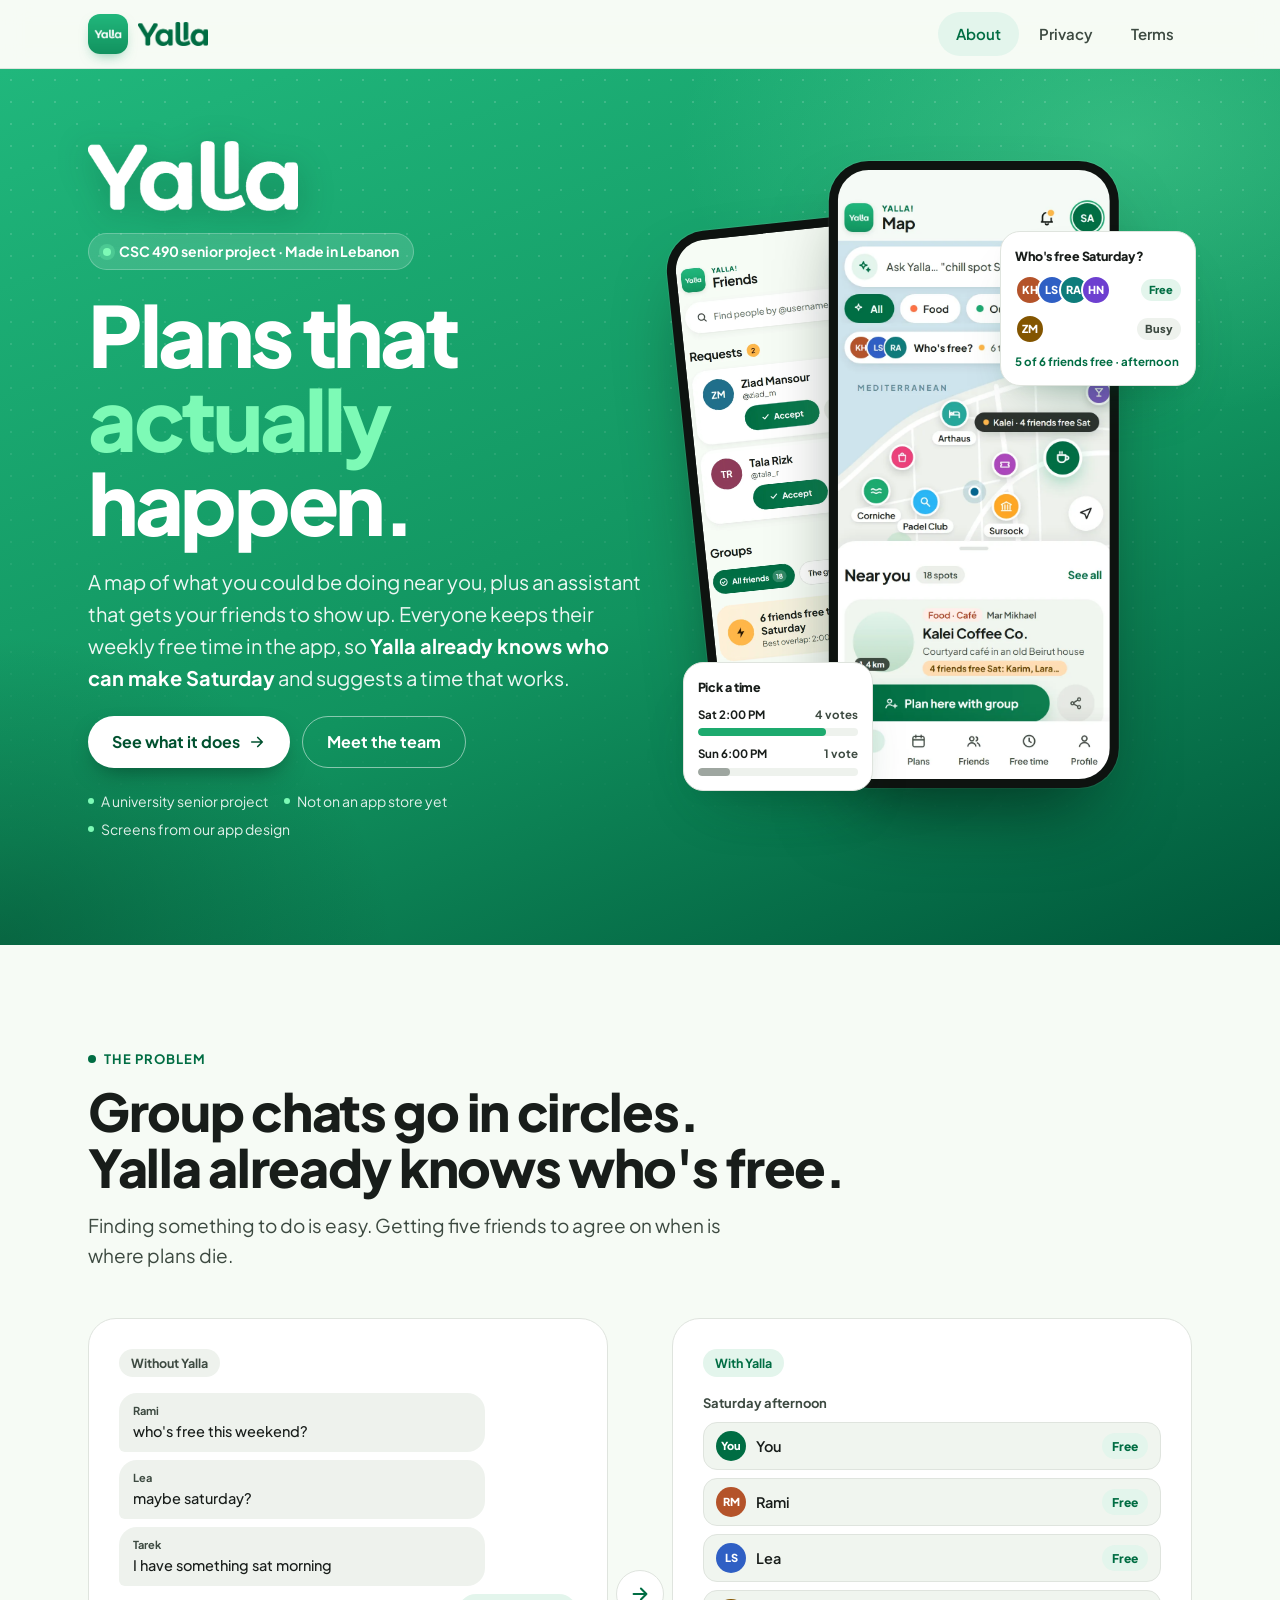
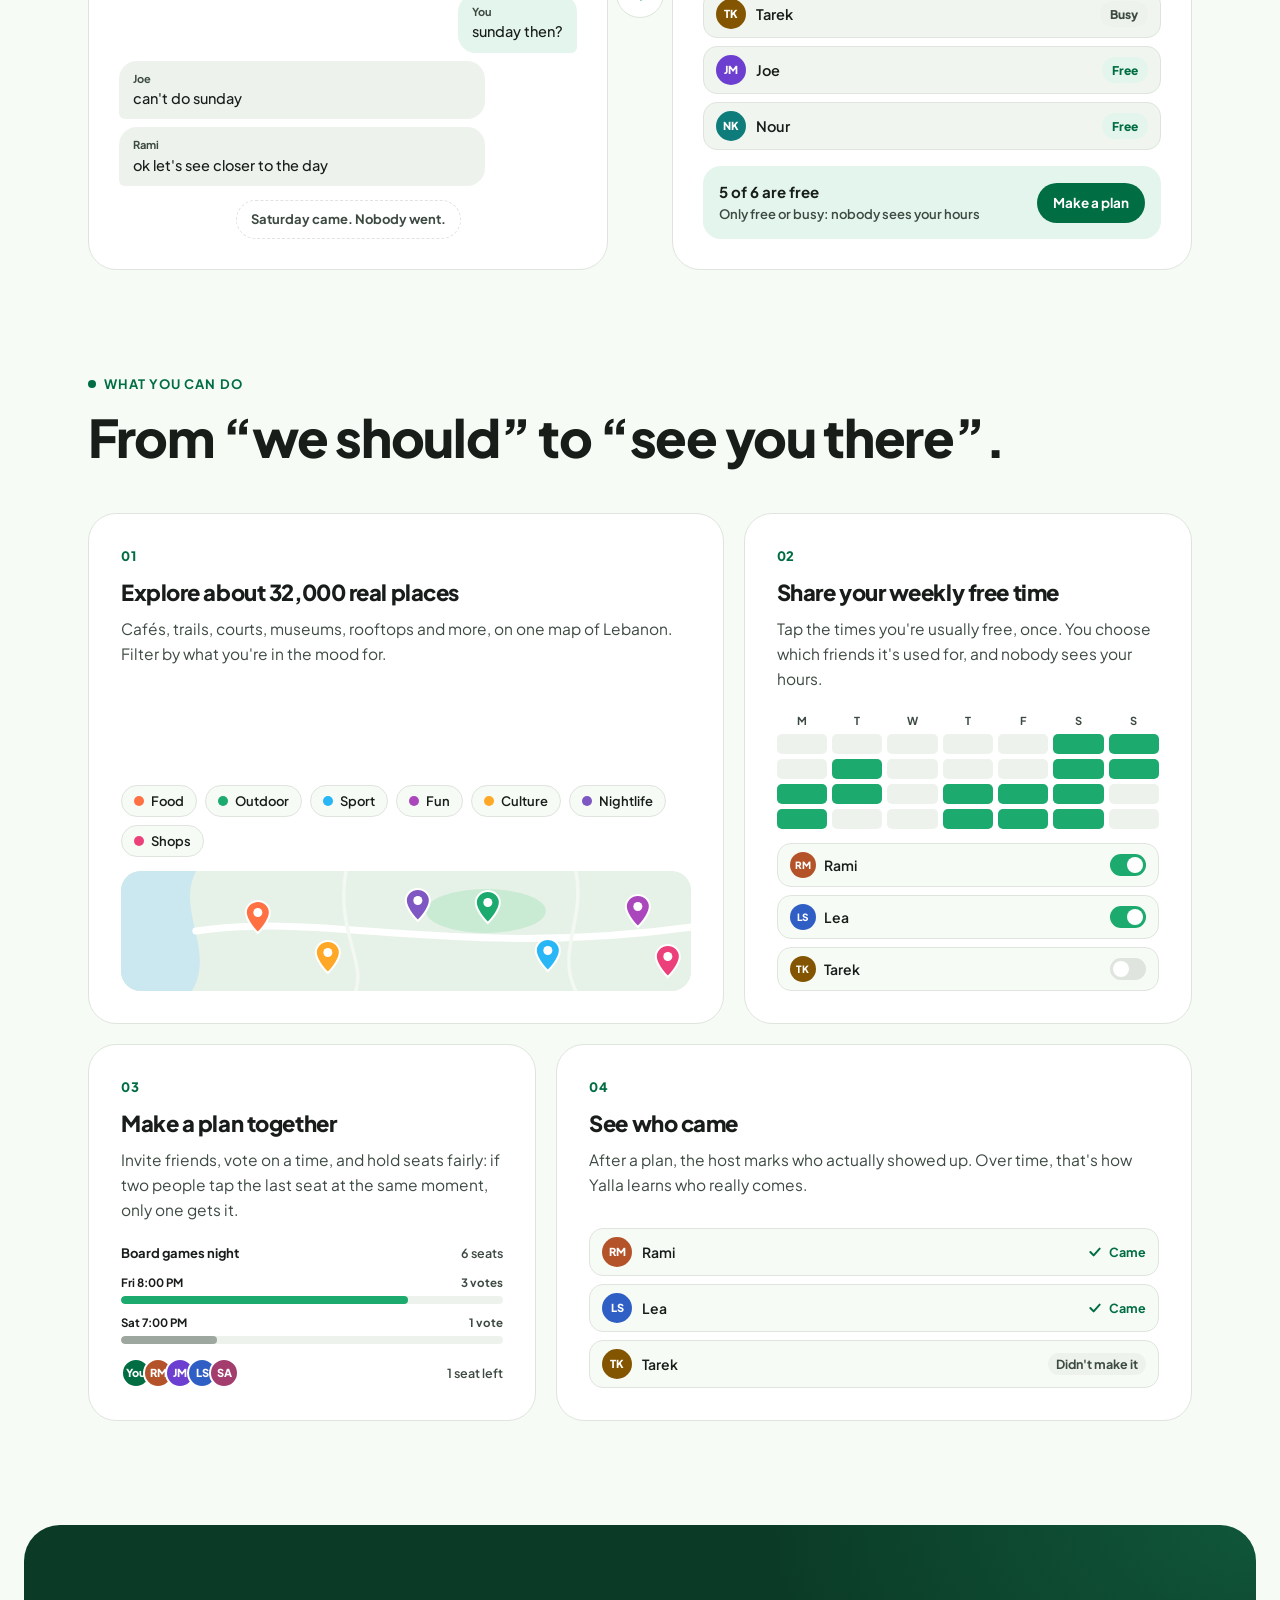
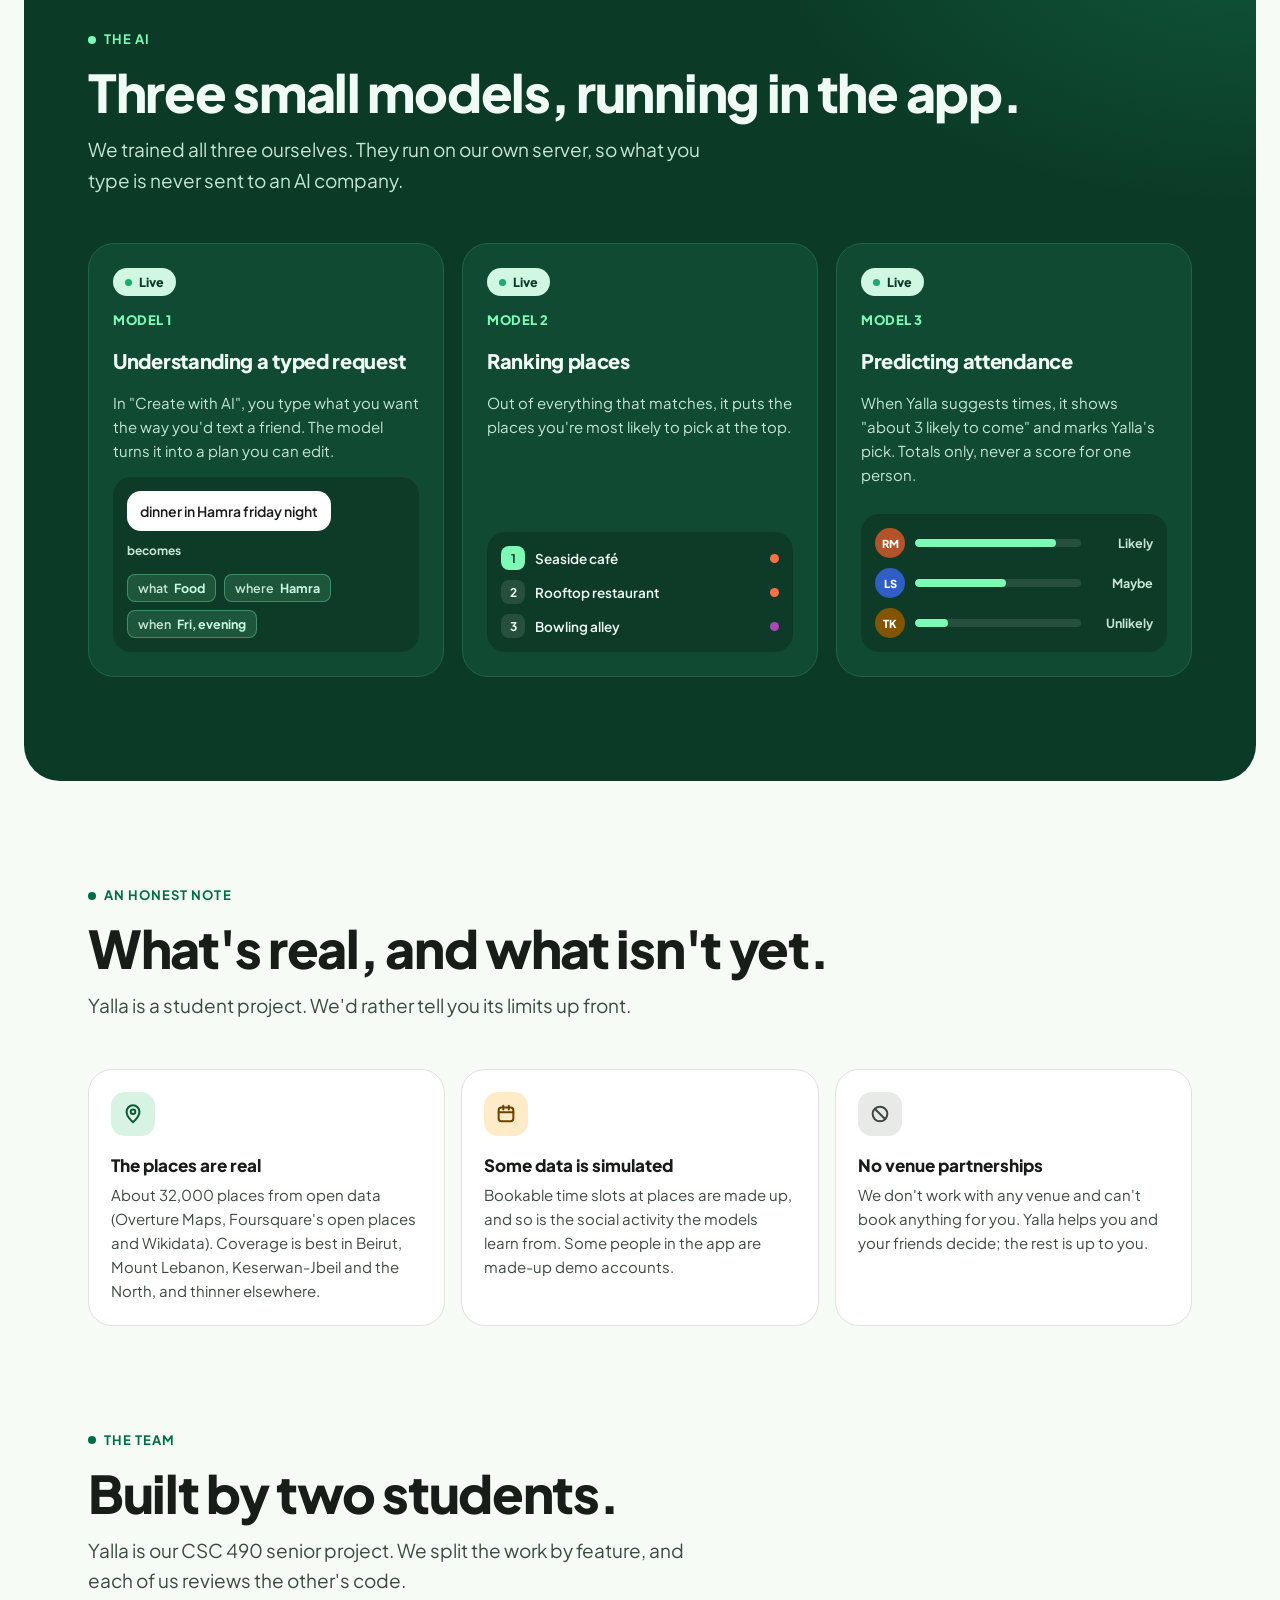
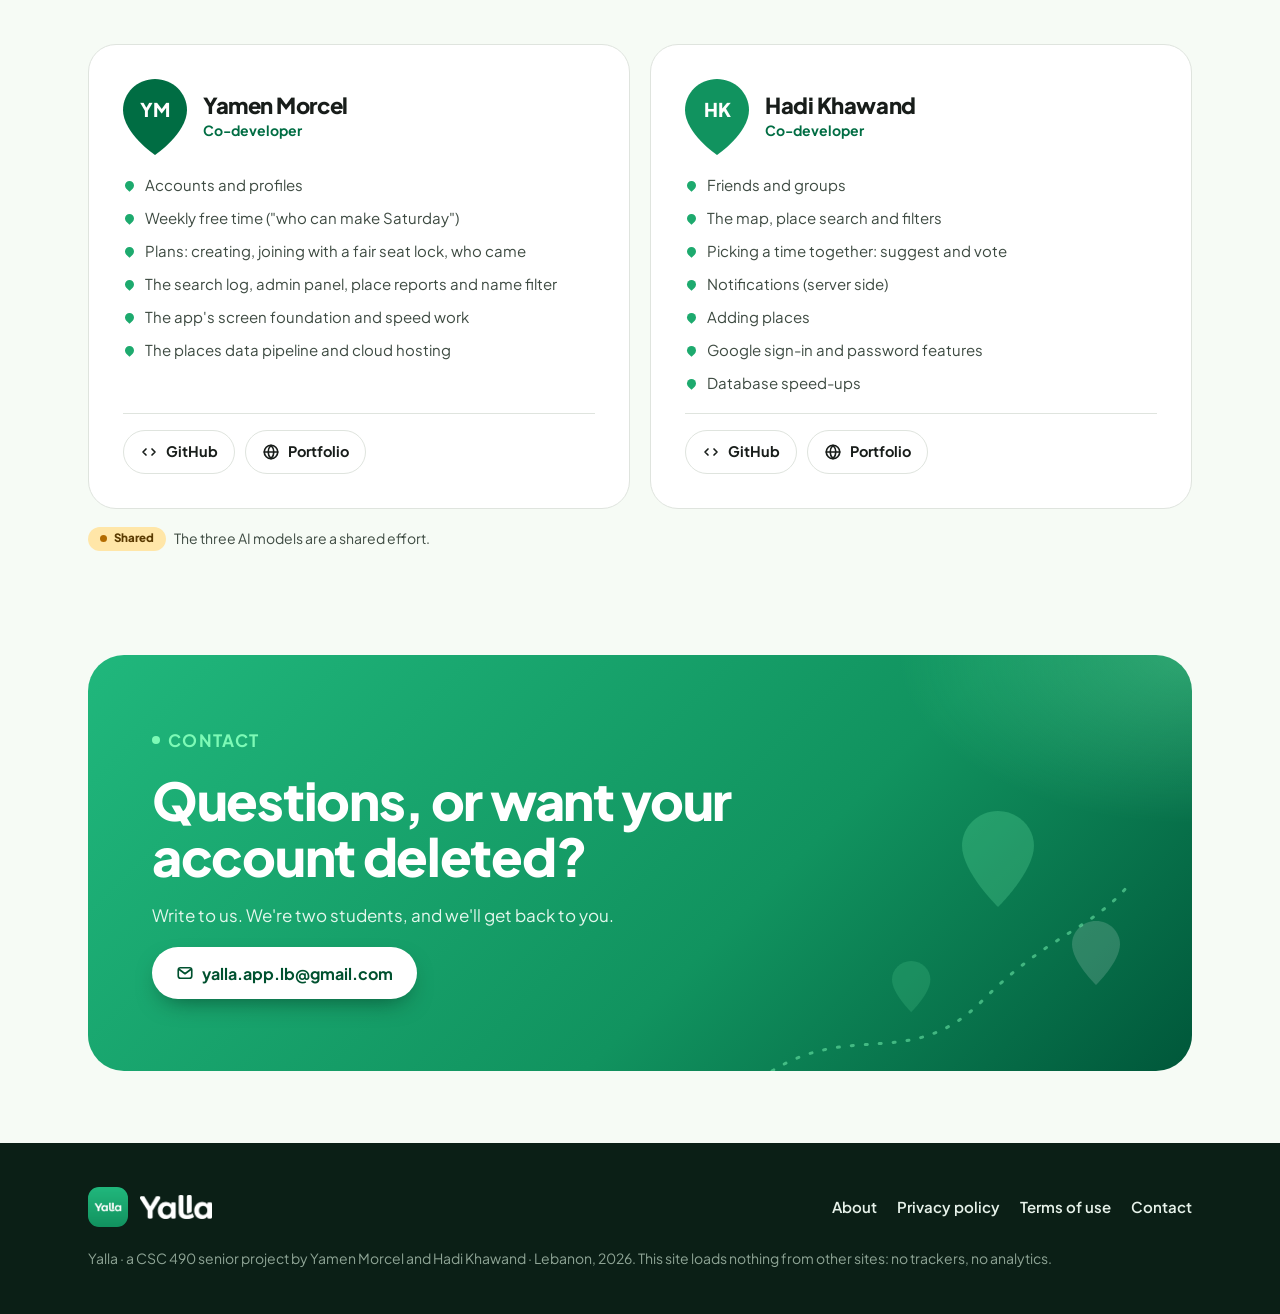
==== commit f52076ad: "Match the live app: Azure hosting, AI live, in-app account deletion, reporting a person, demo accoun" ====
--- a/index.html
+++ b/index.html
@@ -208,15 +208,15 @@
       <div class="wrap">
         <div class="sec-head">
           <p class="eyebrow"><span class="dot"></span>The AI</p>
-          <h2 class="h2">Three small models we're training.</h2>
-          <p class="sub">They're in progress: being trained and tested for our final report, and not in the app yet. Here's what each one is for.</p>
+          <h2 class="h2">Three small models, running in the app.</h2>
+          <p class="sub">We trained all three ourselves. They run on our own server, so what you type is never sent to an AI company.</p>
         </div>
         <div class="ai-grid">
           <article class="ai">
-            <span class="wip">In progress</span>
+            <span class="live">Live</span>
             <span class="num">MODEL 1</span>
             <h3>Understanding a typed request</h3>
-            <p>You type what you want the way you'd text a friend. The model turns it into a search the map can run.</p>
+            <p>In "Create with AI", you type what you want the way you'd text a friend. The model turns it into a plan you can edit.</p>
             <div class="ai-viz" aria-hidden="true">
               <span class="q">dinner in Hamra friday night</span>
               <span class="arrow">becomes</span>
@@ -224,7 +224,7 @@
             </div>
           </article>
           <article class="ai">
-            <span class="wip">In progress</span>
+            <span class="live">Live</span>
             <span class="num">MODEL 2</span>
             <h3>Ranking places</h3>
             <p>Out of everything that matches, it puts the places you're most likely to pick at the top.</p>
@@ -235,10 +235,10 @@
             </div>
           </article>
           <article class="ai">
-            <span class="wip">In progress</span>
+            <span class="live">Live</span>
             <span class="num">MODEL 3</span>
             <h3>Predicting attendance</h3>
-            <p>Estimates how likely each invited friend is to really come at a given time, so you can pick the time that fills the table.</p>
+            <p>When Yalla suggests times, it shows "about 3 likely to come" and marks Yalla's pick. Totals only, never a score for one person.</p>
             <div class="ai-viz" aria-hidden="true">
               <div class="pr"><span class="av a1">RM</span><div class="bar"><b style="width:85%"></b></div><span class="lbl">Likely</span></div>
               <div class="pr"><span class="av a2">LS</span><div class="bar"><b style="width:55%"></b></div><span class="lbl">Maybe</span></div>
@@ -264,7 +264,7 @@
           </div>
           <div class="hn">
             <span class="hn-i s" aria-hidden="true"><svg class="i" width="22" height="22" viewBox="0 0 24 24"><rect x="4" y="5" width="16" height="15" rx="3"/><path d="M4 10h16M9 3v4M15 3v4"/></svg></span>
-            <div><h3>Some data is simulated</h3><p>Bookable time slots at places are made up, and so is the social activity the models learn from.</p></div>
+            <div><h3>Some data is simulated</h3><p>Bookable time slots at places are made up, and so is the social activity the models learn from. Some people in the app are made-up demo accounts.</p></div>
           </div>
           <div class="hn">
             <span class="hn-i n" aria-hidden="true"><svg class="i" width="22" height="22" viewBox="0 0 24 24"><circle cx="12" cy="12" r="8"/><path d="M6.5 6.5l11 11"/></svg></span>
@@ -321,7 +321,7 @@
             </div>
           </article>
         </div>
-        <p class="foot-note"><span class="wip">Shared</span>The three AI models are a shared effort, in progress.</p>
+        <p class="foot-note"><span class="wip">Shared</span>The three AI models are a shared effort.</p>
       </div>
     </section>
 
--- a/style.css
+++ b/style.css
@@ -273,6 +273,8 @@
 .band .eyebrow { color: var(--mint); }
 .wip { display: inline-flex; align-items: center; gap: 7px; min-height: 28px; padding: 0 12px; border-radius: 999px; font-size: 12.5px; font-weight: 800; background: #FFE6A8; color: #5A3A00; align-self: flex-start; }
 .wip::before { content: ""; width: 7px; height: 7px; border-radius: 50%; background: #B26B00; }
+.live { display: inline-flex; align-items: center; gap: 7px; min-height: 28px; padding: 0 12px; border-radius: 999px; font-size: 12.5px; font-weight: 800; background: #CFF7E2; color: #0B3B27; align-self: flex-start; }
+.live::before { content: ""; width: 7px; height: 7px; border-radius: 50%; background: #1DAA6E; }
 .ai-grid { display: grid; grid-template-columns: minmax(0, 1fr); gap: 18px; }
 .ai { background: var(--band-card); border: 1px solid var(--band-line); border-radius: 26px; padding: 24px; display: flex; flex-direction: column; gap: 14px; min-width: 0; }
 .ai h3 { font-size: 20px; font-weight: 800; letter-spacing: -.015em; }
